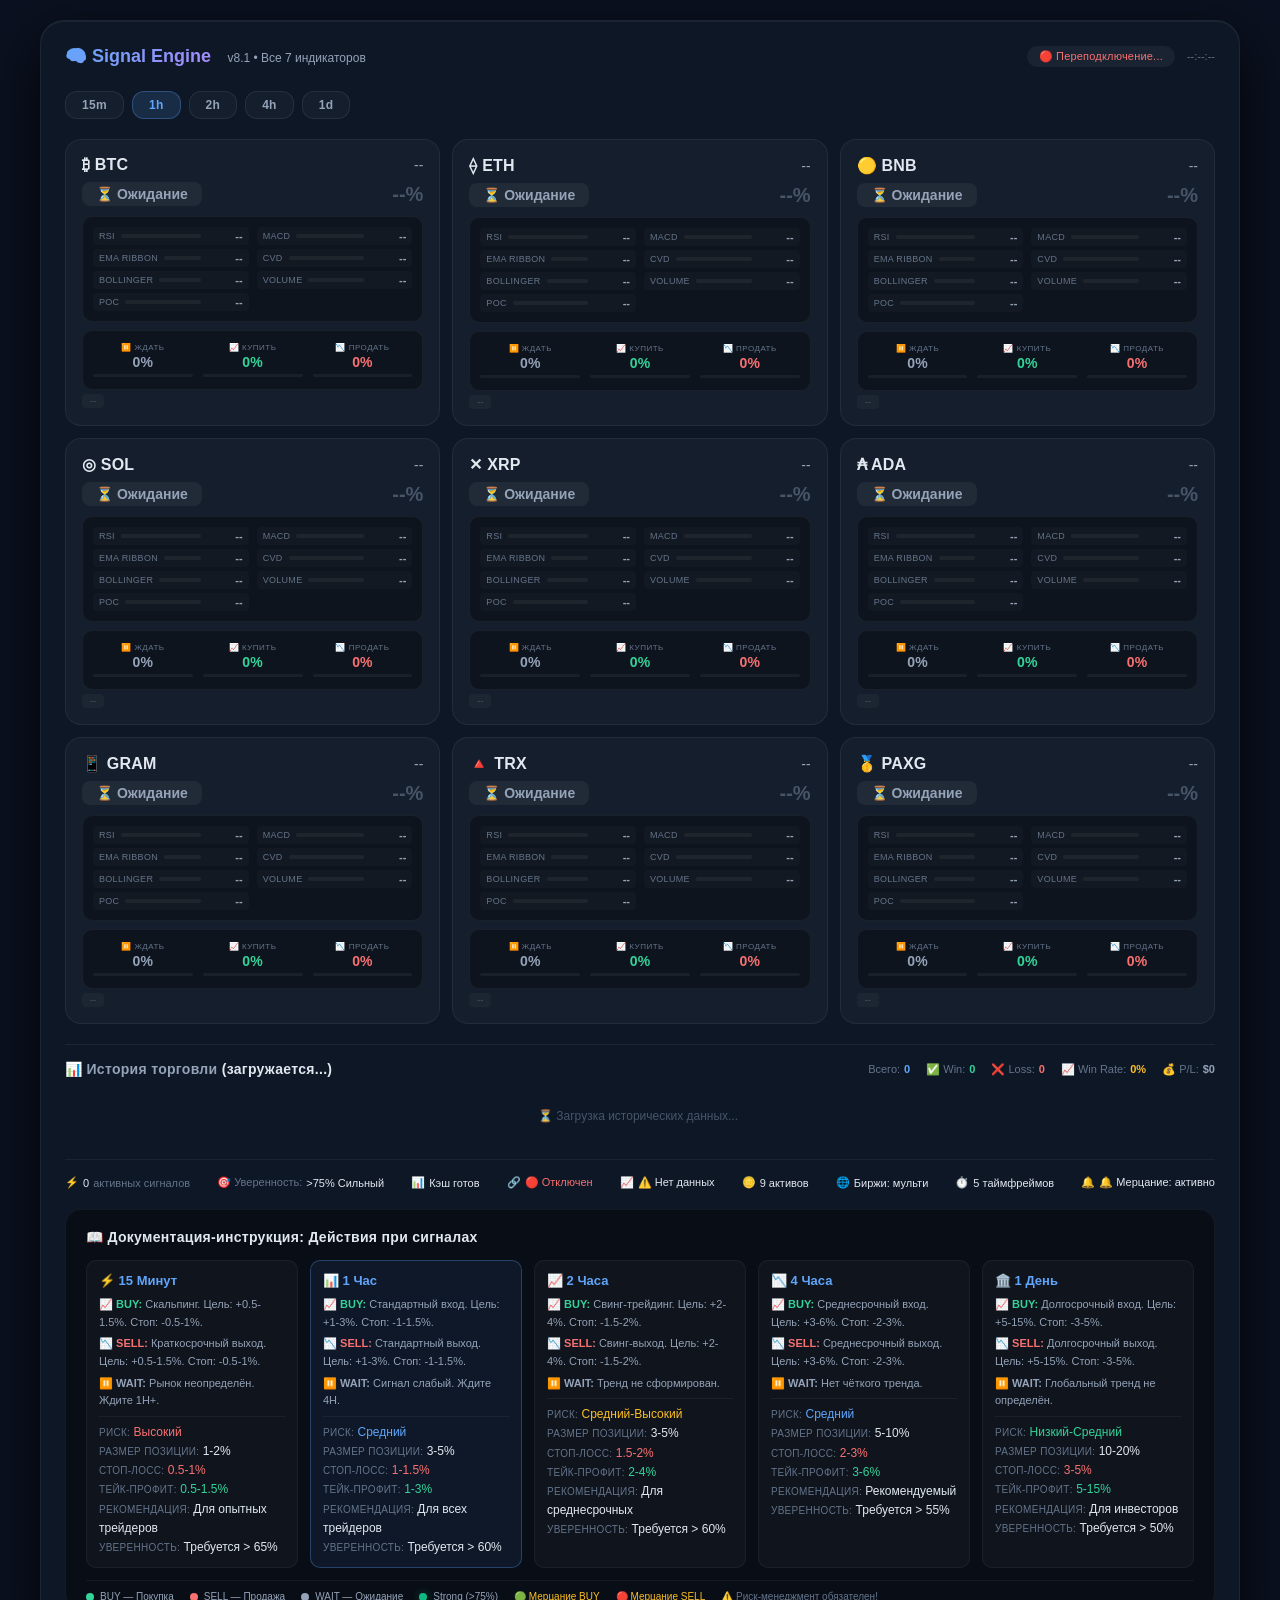
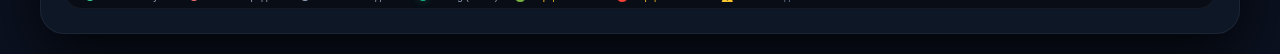
==== index.html @ 975ed45e "rename file" ====
<!DOCTYPE html>
<html lang="ru">
<head>
    <meta charset="UTF-8" />
    <meta name="viewport" content="width=device-width, initial-scale=1.0" />
    <title>Crypto Signal Widget</title>
    <link rel="stylesheet" href="style.css" />
</head>
<body>
    <div id="signal-widget"></div>
    <script src="app.js"></script>
</body>
</html>
---- style.css ----
/* ============================================================
   GLOBAL RESET & BASE STYLES
============================================================ */
* {
    margin: 0;
    padding: 0;
    box-sizing: border-box;
}

body {
    background: #0b1120;
    display: flex;
    justify-content: center;
    align-items: flex-start;
    min-height: 100vh;
    font-family: 'Inter', -apple-system, BlinkMacSystemFont, 'Segoe UI', Roboto, sans-serif;
    padding: 20px;
    margin: 0;
}

#signal-widget {
    width: 100%;
    max-width: 1200px;
    margin: 0 auto;
}

/* ============================================================
   WIDGET CORE STYLES
============================================================ */
.crypto-signal-widget {
    font-family: 'Inter', -apple-system, BlinkMacSystemFont, 'Segoe UI', Roboto, sans-serif;
    background: rgba(16, 24, 40, 0.92);
    backdrop-filter: blur(20px);
    -webkit-backdrop-filter: blur(20px);
    border-radius: 24px;
    padding: 24px;
    box-shadow: 0 20px 60px rgba(0, 0, 0, 0.8), inset 0 1px 0 rgba(255, 255, 255, 0.05);
    border: 1px solid rgba(255, 255, 255, 0.06);
    color: #e2e8f0;
    transition: all 0.3s ease;
}

.widget-header {
    display: flex;
    justify-content: space-between;
    align-items: center;
    margin-bottom: 24px;
    flex-wrap: wrap;
    gap: 12px;
}

.widget-title {
    font-size: 18px;
    font-weight: 700;
    background: linear-gradient(135deg, #60a5fa, #a78bfa);
    -webkit-background-clip: text;
    -webkit-text-fill-color: transparent;
    background-clip: text;
}

.widget-version {
    font-size: 12px;
    color: #94a3b8;
    margin-left: 12px;
    font-weight: 400;
    -webkit-text-fill-color: #94a3b8;
}

.widget-status-group {
    display: flex;
    align-items: center;
    gap: 12px;
    flex-wrap: wrap;
}

.ws-status {
    font-size: 11px;
    color: #94a3b8;
    background: rgba(255, 255, 255, 0.05);
    padding: 4px 12px;
    border-radius: 20px;
    font-weight: 500;
    letter-spacing: 0.2px;
}

.last-update {
    font-size: 11px;
    color: #64748b;
    font-weight: 400;
}

.tf-group {
    display: flex;
    gap: 8px;
    margin-bottom: 20px;
    flex-wrap: wrap;
}

.tf-btn {
    padding: 6px 16px;
    border-radius: 12px;
    border: 1px solid rgba(255, 255, 255, 0.08);
    background: rgba(255, 255, 255, 0.03);
    color: #94a3b8;
    font-size: 12px;
    font-weight: 600;
    cursor: pointer;
    transition: all 0.2s ease;
    letter-spacing: 0.3px;
    font-family: inherit;
    outline: none;
}

.tf-btn:hover {
    background: rgba(255, 255, 255, 0.08);
}

.tf-btn.active {
    background: rgba(96, 165, 250, 0.15);
    color: #60a5fa;
    border-color: rgba(96, 165, 250, 0.3);
}

/* ============================================================
   СИГНАЛЬНАЯ СЕТКА — КАРТОЧКИ
============================================================ */
.signal-grid {
    display: grid;
    grid-template-columns: repeat(auto-fit, minmax(280px, 1fr));
    gap: 12px;
    margin-bottom: 16px;
}

.signal-card {
    background: rgba(255, 255, 255, 0.03);
    border-radius: 16px;
    padding: 16px;
    border: 1px solid rgba(255, 255, 255, 0.06);
    transition: all 0.3s ease;
    cursor: default;
    position: relative;
    overflow: visible;
}

.signal-card:hover {
    background: rgba(255, 255, 255, 0.06);
    border-color: rgba(96, 165, 250, 0.2);
    transform: translateY(-2px);
    box-shadow: 0 8px 25px rgba(0, 0, 0, 0.3);
}

/* ============================================================
   МЕРЦАЮЩАЯ ОБВОДКА
============================================================ */
@keyframes glow-border-green-60 { 0% { border-color: rgba(52,211,153,0.2); } 50% { border-color: rgba(52,211,153,0.5); } 100% { border-color: rgba(52,211,153,0.2); } }
@keyframes glow-border-green-65 { 0% { border-color: rgba(52,211,153,0.3); } 50% { border-color: rgba(52,211,153,0.6); } 100% { border-color: rgba(52,211,153,0.3); } }
@keyframes glow-border-green-70 { 0% { border-color: rgba(52,211,153,0.4); } 50% { border-color: rgba(52,211,153,0.7); } 100% { border-color: rgba(52,211,153,0.4); } }
@keyframes glow-border-green-75 { 0% { border-color: rgba(52,211,153,0.5); } 50% { border-color: #34d399; } 100% { border-color: rgba(52,211,153,0.5); } }
@keyframes glow-border-green-80 { 0% { border-color: rgba(52,211,153,0.6); } 50% { border-color: #10b981; box-shadow:0 0 20px rgba(52,211,153,0.2); } 100% { border-color: rgba(52,211,153,0.6); } }

@keyframes glow-border-red-60 { 0% { border-color: rgba(248,113,113,0.2); } 50% { border-color: rgba(248,113,113,0.5); } 100% { border-color: rgba(248,113,113,0.2); } }
@keyframes glow-border-red-65 { 0% { border-color: rgba(248,113,113,0.3); } 50% { border-color: rgba(248,113,113,0.6); } 100% { border-color: rgba(248,113,113,0.3); } }
@keyframes glow-border-red-70 { 0% { border-color: rgba(248,113,113,0.4); } 50% { border-color: rgba(248,113,113,0.7); } 100% { border-color: rgba(248,113,113,0.4); } }
@keyframes glow-border-red-75 { 0% { border-color: rgba(248,113,113,0.5); } 50% { border-color: #f87171; } 100% { border-color: rgba(248,113,113,0.5); } }
@keyframes glow-border-red-80 { 0% { border-color: rgba(248,113,113,0.6); } 50% { border-color: #ef4444; box-shadow:0 0 20px rgba(248,113,113,0.2); } 100% { border-color: rgba(248,113,113,0.6); } }

.signal-card.buy-60 { animation: glow-border-green-60 2s ease-in-out infinite; }
.signal-card.buy-65 { animation: glow-border-green-65 1.5s ease-in-out infinite; }
.signal-card.buy-70 { animation: glow-border-green-70 1.2s ease-in-out infinite; }
.signal-card.buy-75 { animation: glow-border-green-75 0.9s ease-in-out infinite; }
.signal-card.buy-80 { animation: glow-border-green-80 0.6s ease-in-out infinite; }

.signal-card.sell-60 { animation: glow-border-red-60 2s ease-in-out infinite; }
.signal-card.sell-65 { animation: glow-border-red-65 1.5s ease-in-out infinite; }
.signal-card.sell-70 { animation: glow-border-red-70 1.2s ease-in-out infinite; }
.signal-card.sell-75 { animation: glow-border-red-75 0.9s ease-in-out infinite; }
.signal-card.sell-80 { animation: glow-border-red-80 0.6s ease-in-out infinite; }

.signal-card.neutral { animation: none !important; border-color: rgba(255,255,255,0.06) !important; box-shadow: none !important; }

/* ============================================================
   БЭЙДЖ УРОВНЯ СИГНАЛА
============================================================ */
.signal-strength-badge {
    position: absolute;
    top: 8px;
    right: 8px;
    font-size: 9px;
    font-weight: 700;
    padding: 2px 10px;
    border-radius: 20px;
    opacity: 0;
    transition: all 0.5s ease;
    letter-spacing: 0.5px;
    z-index: 5;
    text-transform: uppercase;
    pointer-events: none;
    border: 1px solid transparent;
}
.signal-strength-badge.visible { opacity: 1; }
.signal-strength-badge.buy { background: rgba(52,211,153,0.15); color: #34d399; border-color: rgba(52,211,153,0.3); }
.signal-strength-badge.buy-strong { background: rgba(52,211,153,0.25); color: #10b981; border-color: rgba(52,211,153,0.5); }
.signal-strength-badge.sell { background: rgba(248,113,113,0.15); color: #f87171; border-color: rgba(248,113,113,0.3); }
.signal-strength-badge.sell-strong { background: rgba(248,113,113,0.25); color: #ef4444; border-color: rgba(248,113,113,0.5); }

/* ============================================================
   ВСЕ 7 ИНДИКАТОРОВ
============================================================ */
.indicators-grid {
    display: grid;
    grid-template-columns: 1fr 1fr;
    gap: 4px 8px;
    margin: 10px 0 8px 0;
    padding: 10px;
    background: rgba(0, 0, 0, 0.3);
    border-radius: 10px;
    border: 1px solid rgba(255, 255, 255, 0.05);
    min-height: 70px;
}

.indicator-item {
    display: flex;
    justify-content: space-between;
    align-items: center;
    padding: 3px 6px;
    border-radius: 4px;
    font-size: 10px;
    font-weight: 500;
    transition: all 0.3s ease;
    background: rgba(255, 255, 255, 0.02);
}

.indicator-item .ind-label {
    color: #64748b;
    font-weight: 400;
    font-size: 9px;
    text-transform: uppercase;
    letter-spacing: 0.3px;
}

.indicator-item .ind-value {
    font-weight: 600;
    font-size: 11px;
    transition: color 0.3s ease;
    min-width: 36px;
    text-align: right;
}

.indicator-item .ind-value.bullish { color: #34d399; }
.indicator-item .ind-value.bearish { color: #f87171; }
.indicator-item .ind-value.neutral { color: #94a3b8; }
.indicator-item .ind-value.strong-bullish { color: #10b981; text-shadow: 0 0 10px rgba(52,211,153,0.3); }
.indicator-item .ind-value.strong-bearish { color: #ef4444; text-shadow: 0 0 10px rgba(248,113,113,0.3); }

.indicator-bar-wrap {
    flex: 1;
    margin: 0 6px;
    height: 4px;
    background: rgba(255, 255, 255, 0.05);
    border-radius: 4px;
    overflow: hidden;
    position: relative;
}
.indicator-bar-fill {
    height: 100%;
    border-radius: 4px;
    transition: width 0.8s cubic-bezier(0.4, 0, 0.2, 1);
    width: 50%;
}
.indicator-bar-fill.bullish { background: linear-gradient(90deg, #34d399, #6ee7b7); }
.indicator-bar-fill.bearish { background: linear-gradient(90deg, #f87171, #fca5a5); }
.indicator-bar-fill.neutral { background: linear-gradient(90deg, #64748b, #94a3b8); }

/* ============================================================
   ИНДИКАТОРЫ ДЕЙСТВИЙ (WAIT/BUY/SELL)
============================================================ */
.action-indicators {
    display: flex;
    gap: 6px;
    margin: 8px 0 4px 0;
    padding: 8px;
    background: rgba(0, 0, 0, 0.3);
    border-radius: 10px;
    border: 1px solid rgba(255, 255, 255, 0.05);
}

.action-indicator {
    flex: 1;
    text-align: center;
    padding: 4px 2px;
    border-radius: 6px;
    font-size: 10px;
    font-weight: 600;
    letter-spacing: 0.2px;
    transition: all 0.4s ease;
    position: relative;
}

.action-indicator .label {
    display: block;
    font-size: 8px;
    font-weight: 400;
    color: #64748b;
    text-transform: uppercase;
    margin-bottom: 2px;
    letter-spacing: 0.5px;
}

.action-indicator .value {
    display: block;
    font-size: 14px;
    font-weight: 700;
    transition: color 0.3s ease;
}

.action-indicator .bar-bg {
    width: 100%;
    height: 3px;
    background: rgba(255, 255, 255, 0.05);
    border-radius: 4px;
    margin-top: 4px;
    overflow: hidden;
    position: relative;
}

.action-indicator .bar-fill {
    height: 100%;
    border-radius: 4px;
    transition: width 0.8s cubic-bezier(0.4, 0, 0.2, 1);
    width: 0%;
}

.action-indicator.wait .bar-fill { background: linear-gradient(90deg, #64748b, #94a3b8); }
.action-indicator.buy .bar-fill { background: linear-gradient(90deg, #34d399, #6ee7b7); }
.action-indicator.sell .bar-fill { background: linear-gradient(90deg, #f87171, #fca5a5); }

.action-indicator.wait.active { background: rgba(148,163,184,0.1); }
.action-indicator.buy.active { background: rgba(52,211,153,0.1); }
.action-indicator.sell.active { background: rgba(248,113,113,0.1); }

.action-indicator.wait .value { color: #94a3b8; }
.action-indicator.buy .value { color: #34d399; }
.action-indicator.sell .value { color: #f87171; }

@keyframes pulse-glow { 0%,100% { opacity:1; } 50% { opacity:0.7; } }
.action-indicator.active .value { animation: pulse-glow 2s ease-in-out infinite; }

.card-footer {
    margin-top: 4px;
    display: flex;
    gap: 4px;
    flex-wrap: wrap;
}

.tf-signal {
    font-size: 9px;
    color: #475569;
    background: rgba(255, 255, 255, 0.03);
    padding: 2px 8px;
    border-radius: 4px;
    font-weight: 500;
    transition: color 0.3s ease;
}

.card-header {
    display: flex;
    justify-content: space-between;
    align-items: center;
    margin-bottom: 8px;
}

.asset-name {
    font-weight: 700;
    font-size: 16px;
    letter-spacing: 0.2px;
}

.asset-price {
    font-size: 14px;
    color: #94a3b8;
    font-weight: 500;
}

.card-body {
    display: flex;
    justify-content: space-between;
    align-items: center;
    margin-bottom: 10px;
}

.signal-direction {
    font-size: 14px;
    font-weight: 600;
    padding: 4px 14px;
    border-radius: 8px;
    background: rgba(255, 255, 255, 0.05);
    color: #94a3b8;
    transition: all 0.3s ease;
}

.signal-confidence {
    font-size: 20px;
    font-weight: 700;
    color: #475569;
    transition: color 0.3s ease;
}

/* ============================================================
   ИСТОРИЯ ТОРГОВЛИ
============================================================ */
.trade-history-section {
    margin-top: 20px;
    padding-top: 16px;
    border-top: 1px solid rgba(255, 255, 255, 0.06);
}

.trade-history-header {
    display: flex;
    justify-content: space-between;
    align-items: center;
    margin-bottom: 12px;
    flex-wrap: wrap;
    gap: 8px;
}

.trade-history-title {
    font-size: 14px;
    font-weight: 600;
    color: #94a3b8;
    letter-spacing: 0.3px;
}

.trade-history-title span { color: #e2e8f0; }

.trade-history-stats {
    display: flex;
    gap: 16px;
    font-size: 11px;
    color: #64748b;
    flex-wrap: wrap;
}

.trade-history-stats .stat-item {
    display: flex;
    align-items: center;
    gap: 4px;
}
.trade-history-stats .stat-value { font-weight: 600; color: #e2e8f0; }
.stat-value.win { color: #34d399; }
.stat-value.loss { color: #f87171; }
.stat-value.total { color: #60a5fa; }

.trade-history-grid {
    display: grid;
    grid-template-columns: repeat(auto-fit, minmax(280px, 1fr));
    gap: 10px;
    max-height: 300px;
    overflow-y: auto;
    padding-right: 4px;
}

.trade-history-grid::-webkit-scrollbar { width: 4px; }
.trade-history-grid::-webkit-scrollbar-track { background: rgba(255,255,255,0.02); border-radius: 10px; }
.trade-history-grid::-webkit-scrollbar-thumb { background: rgba(255,255,255,0.1); border-radius: 10px; }

.trade-card {
    background: rgba(255, 255, 255, 0.03);
    border-radius: 10px;
    padding: 10px 12px;
    border: 1px solid rgba(255, 255, 255, 0.04);
    transition: all 0.2s ease;
    display: flex;
    justify-content: space-between;
    align-items: center;
}

.trade-card:hover {
    background: rgba(255, 255, 255, 0.06);
    border-color: rgba(255, 255, 255, 0.08);
}

.trade-card .trade-info { display: flex; flex-direction: column; gap: 2px; }
.trade-card .trade-asset { font-weight: 600; font-size: 12px; color: #e2e8f0; }
.trade-card .trade-detail { font-size: 10px; color: #64748b; }
.trade-card .trade-result { text-align: right; }
.trade-card .trade-profit { font-weight: 700; font-size: 13px; }
.trade-card .trade-profit.positive { color: #34d399; }
.trade-card .trade-profit.negative { color: #f87171; }
.trade-card .trade-profit.neutral { color: #94a3b8; }
.trade-card .trade-time { font-size: 9px; color: #475569; }

.trade-direction-badge {
    font-size: 9px;
    padding: 2px 8px;
    border-radius: 4px;
    font-weight: 600;
}
.trade-direction-badge.buy-badge { background: rgba(52,211,153,0.15); color: #34d399; }
.trade-direction-badge.sell-badge { background: rgba(248,113,113,0.15); color: #f87171; }

/* ============================================================
   ФУТЕР
============================================================ */
.widget-footer {
    display: flex;
    justify-content: space-between;
    font-size: 11px;
    color: #64748b;
    border-top: 1px solid rgba(255, 255, 255, 0.05);
    padding-top: 16px;
    margin-top: 16px;
    flex-wrap: wrap;
    gap: 8px;
}
.footer-stat { display: flex; align-items: center; gap: 4px; }
.footer-stat span { color: #e2e8f0; font-weight: 500; }

/* ============================================================
   ДОКУМЕНТАЦИЯ
============================================================ */
.documentation-section {
    margin-top: 20px;
    padding: 16px 20px;
    background: rgba(0, 0, 0, 0.4);
    border-radius: 16px;
    border: 1px solid rgba(255, 255, 255, 0.05);
    font-size: 12px;
    line-height: 1.6;
    color: #94a3b8;
    max-height: 400px;
    overflow-y: auto;
}

.documentation-section::-webkit-scrollbar { width: 4px; }
.documentation-section::-webkit-scrollbar-track { background: rgba(255,255,255,0.02); border-radius: 10px; }
.documentation-section::-webkit-scrollbar-thumb { background: rgba(255,255,255,0.1); border-radius: 10px; }

.documentation-section h3 {
    color: #e2e8f0;
    font-size: 14px;
    margin-bottom: 12px;
    font-weight: 600;
    letter-spacing: 0.3px;
}

.documentation-section .doc-grid {
    display: grid;
    grid-template-columns: repeat(auto-fit, minmax(200px, 1fr));
    gap: 12px;
    margin-bottom: 12px;
}

.documentation-section .doc-card {
    background: rgba(255, 255, 255, 0.03);
    border-radius: 10px;
    padding: 10px 12px;
    border: 1px solid rgba(255, 255, 255, 0.05);
}

.documentation-section .doc-card .tf-name {
    font-weight: 600;
    color: #60a5fa;
    font-size: 13px;
}

.documentation-section .doc-card .action-buy { color: #34d399; font-weight: 600; }
.documentation-section .doc-card .action-sell { color: #f87171; font-weight: 600; }
.documentation-section .doc-card .action-wait { color: #94a3b8; font-weight: 600; }

.documentation-section .doc-card .risk-label {
    color: #64748b;
    font-size: 10px;
    text-transform: uppercase;
    letter-spacing: 0.3px;
}
.documentation-section .doc-card .risk-value { color: #e2e8f0; font-weight: 500; }

.doc-legend {
    display: flex;
    gap: 16px;
    flex-wrap: wrap;
    padding: 8px 0;
    border-top: 1px solid rgba(255, 255, 255, 0.05);
    margin-top: 8px;
}

.doc-legend .legend-item {
    display: flex;
    align-items: center;
    gap: 6px;
    font-size: 10px;
    color: #94a3b8;
}

.doc-legend .legend-dot {
    width: 8px;
    height: 8px;
    border-radius: 50%;
    display: inline-block;
}

.doc-legend .legend-dot.buy-dot { background: #34d399; }
.doc-legend .legend-dot.sell-dot { background: #f87171; }
.doc-legend .legend-dot.wait-dot { background: #94a3b8; }
.doc-legend .legend-dot.strong-dot { background: #10b981; box-shadow: 0 0 10px rgba(52,211,153,0.3); }

/* ============================================================
   RESPONSIVE
============================================================ */
@media (max-width: 640px) {
    .crypto-signal-widget { padding: 16px; }
    .signal-grid { grid-template-columns: 1fr; gap: 8px; }
    .signal-card { padding: 12px; }
    .widget-title { font-size: 16px; }
    .widget-version { display: none; }
    .widget-header { flex-direction: column; align-items: flex-start; }
    .widget-status-group { width: 100%; justify-content: space-between; }
    .action-indicators { flex-direction: row; gap: 4px; padding: 6px; }
    .action-indicator .value { font-size: 12px; }
    .action-indicator .label { font-size: 7px; }
    .indicators-grid { grid-template-columns: 1fr 1fr; gap: 3px 6px; padding: 8px; }
    .indicator-item { font-size: 9px; padding: 2px 4px; }
    .indicator-item .ind-value { font-size: 10px; min-width: 30px; }
    .trade-history-grid { grid-template-columns: 1fr; max-height: 200px; }
    .trade-history-stats { font-size: 10px; gap: 8px; }
    .signal-strength-badge { font-size: 7px; padding: 1px 6px; top: 4px; right: 4px; }
}

@media (max-width: 400px) {
    .indicators-grid { grid-template-columns: 1fr 1fr; }
}

::-webkit-scrollbar { width: 4px; height: 4px; }
::-webkit-scrollbar-track { background: rgba(255,255,255,0.02); border-radius: 10px; }
::-webkit-scrollbar-thumb { background: rgba(255,255,255,0.1); border-radius: 10px; }
::-webkit-scrollbar-thumb:hover { background: rgba(255,255,255,0.2); }
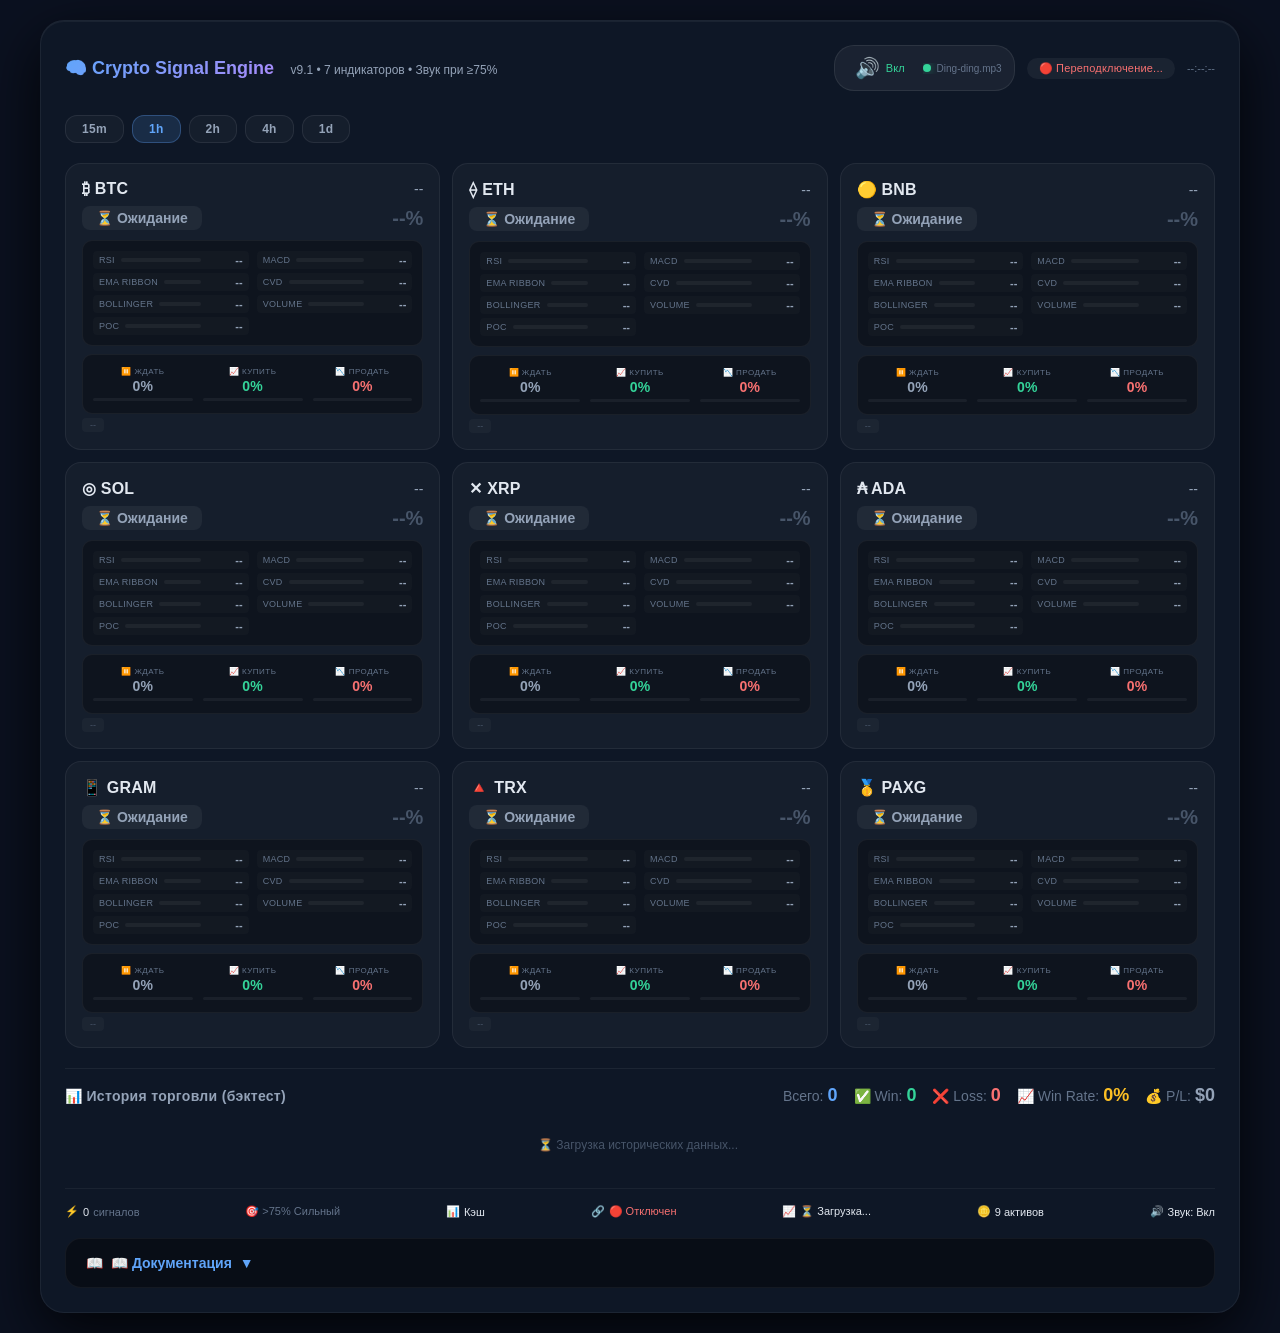
==== commit 6d18a73e: "changed some file, fixed bugs" ====
--- a/index.html
+++ b/index.html
@@ -1,13 +1,14 @@
 <!DOCTYPE html>
 <html lang="ru">
-<head>
+  <head>
     <meta charset="UTF-8" />
     <meta name="viewport" content="width=device-width, initial-scale=1.0" />
     <title>Crypto Signal Widget</title>
-    <link rel="stylesheet" href="style.css" />
-</head>
-<body>
+    <link rel="stylesheet" href="css/style.css" />
+    <link rel="icon" href="img/favicon.png" />
+  </head>
+  <body>
     <div id="signal-widget"></div>
-    <script src="app.js"></script>
-</body>
-</html>+    <script type="module" src="js/app.js"></script>
+  </body>
+</html>
--- a/css/style.css
+++ b/css/style.css
@@ -0,0 +1,1147 @@
+/* ============================================================
+   GLOBAL RESET & BASE STYLES
+============================================================ */
+* {
+  margin: 0;
+  padding: 0;
+  box-sizing: border-box;
+}
+
+body {
+  background: #0b1120;
+  display: flex;
+  justify-content: center;
+  align-items: flex-start;
+  min-height: 100vh;
+  font-family: "Inter", -apple-system, BlinkMacSystemFont, "Segoe UI", Roboto,
+    sans-serif;
+  padding: 20px;
+  margin: 0;
+}
+
+#signal-widget {
+  width: 100%;
+  max-width: 1200px;
+  margin: 0 auto;
+}
+
+/* ============================================================
+   WIDGET CORE STYLES
+============================================================ */
+.crypto-signal-widget {
+  font-family: "Inter", -apple-system, BlinkMacSystemFont, "Segoe UI", Roboto,
+    sans-serif;
+  background: rgba(16, 24, 40, 0.92);
+  backdrop-filter: blur(20px);
+  -webkit-backdrop-filter: blur(20px);
+  border-radius: 24px;
+  padding: 24px;
+  box-shadow: 0 20px 60px rgba(0, 0, 0, 0.8),
+    inset 0 1px 0 rgba(255, 255, 255, 0.05);
+  border: 1px solid rgba(255, 255, 255, 0.06);
+  color: #e2e8f0;
+  transition: all 0.3s ease;
+}
+
+.widget-header {
+  display: flex;
+  justify-content: space-between;
+  align-items: center;
+  margin-bottom: 24px;
+  flex-wrap: wrap;
+  gap: 12px;
+}
+
+.widget-title {
+  font-size: 18px;
+  font-weight: 700;
+  background: linear-gradient(135deg, #60a5fa, #a78bfa);
+  -webkit-background-clip: text;
+  -webkit-text-fill-color: transparent;
+  background-clip: text;
+}
+
+.widget-version {
+  font-size: 12px;
+  color: #94a3b8;
+  margin-left: 12px;
+  font-weight: 400;
+  -webkit-text-fill-color: #94a3b8;
+}
+
+.widget-status-group {
+  display: flex;
+  align-items: center;
+  gap: 12px;
+  flex-wrap: wrap;
+}
+
+.ws-status {
+  font-size: 11px;
+  color: #94a3b8;
+  background: rgba(255, 255, 255, 0.05);
+  padding: 4px 12px;
+  border-radius: 20px;
+  font-weight: 500;
+  letter-spacing: 0.2px;
+}
+
+.last-update {
+  font-size: 11px;
+  color: #64748b;
+  font-weight: 400;
+}
+
+/* ============================================================
+   ЗВУКОВЫЕ ЭЛЕМЕНТЫ УПРАВЛЕНИЯ
+============================================================ */
+.sound-controls {
+  display: flex;
+  align-items: center;
+  gap: 10px;
+  background: rgba(255, 255, 255, 0.05);
+  padding: 6px 12px;
+  border-radius: 20px;
+  border: 1px solid rgba(255, 255, 255, 0.08);
+}
+
+.sound-toggle {
+  background: none;
+  border: none;
+  color: #94a3b8;
+  font-size: 20px;
+  cursor: pointer;
+  padding: 4px 8px;
+  border-radius: 8px;
+  transition: all 0.3s ease;
+  font-family: inherit;
+  display: flex;
+  align-items: center;
+  gap: 6px;
+}
+
+.sound-toggle:hover {
+  background: rgba(255, 255, 255, 0.08);
+  transform: scale(1.05);
+}
+
+.sound-toggle.active {
+  color: #34d399;
+}
+
+.sound-toggle.muted {
+  color: #f87171;
+}
+
+.sound-toggle .sound-label {
+  font-size: 11px;
+  font-weight: 500;
+}
+
+.sound-status {
+  font-size: 10px;
+  color: #64748b;
+  max-width: 120px;
+  white-space: nowrap;
+  overflow: hidden;
+  text-overflow: ellipsis;
+  display: flex;
+  align-items: center;
+  gap: 6px;
+}
+
+.sound-indicator {
+  display: inline-block;
+  width: 8px;
+  height: 8px;
+  border-radius: 50%;
+}
+
+.sound-indicator.on {
+  background: #34d399;
+  box-shadow: 0 0 10px rgba(52, 211, 153, 0.5);
+  animation: pulse-sound 2s ease-in-out infinite;
+}
+
+.sound-indicator.off {
+  background: #f87171;
+}
+
+@keyframes pulse-sound {
+  0%,
+  100% {
+    opacity: 1;
+  }
+  50% {
+    opacity: 0.3;
+  }
+}
+
+/* ============================================================
+   ТАЙМФРЕЙМЫ
+============================================================ */
+.tf-group {
+  display: flex;
+  gap: 8px;
+  margin-bottom: 20px;
+  flex-wrap: wrap;
+}
+
+.tf-btn {
+  padding: 6px 16px;
+  border-radius: 12px;
+  border: 1px solid rgba(255, 255, 255, 0.08);
+  background: rgba(255, 255, 255, 0.03);
+  color: #94a3b8;
+  font-size: 12px;
+  font-weight: 600;
+  cursor: pointer;
+  transition: all 0.2s ease;
+  letter-spacing: 0.3px;
+  font-family: inherit;
+  outline: none;
+}
+
+.tf-btn:hover {
+  background: rgba(255, 255, 255, 0.08);
+}
+
+.tf-btn.active {
+  background: rgba(96, 165, 250, 0.15);
+  color: #60a5fa;
+  border-color: rgba(96, 165, 250, 0.3);
+}
+
+/* ============================================================
+   СИГНАЛЬНАЯ СЕТКА — КАРТОЧКИ
+============================================================ */
+.signal-grid {
+  display: grid;
+  grid-template-columns: repeat(auto-fit, minmax(280px, 1fr));
+  gap: 12px;
+  margin-bottom: 16px;
+}
+
+.signal-card {
+  background: rgba(255, 255, 255, 0.03);
+  border-radius: 16px;
+  padding: 16px;
+  border: 1px solid rgba(255, 255, 255, 0.06);
+  transition: all 0.3s ease;
+  cursor: default;
+  position: relative;
+  overflow: visible;
+}
+
+.signal-card:hover {
+  background: rgba(255, 255, 255, 0.06);
+  border-color: rgba(96, 165, 250, 0.2);
+  transform: translateY(-2px);
+  box-shadow: 0 8px 25px rgba(0, 0, 0, 0.3);
+}
+
+/* ============================================================
+   МЕРЦАЮЩАЯ ОБВОДКА — ТОЛЩЕ И ЯРЧЕ
+============================================================ */
+@keyframes glow-border-green-60 {
+  0% {
+    border-color: rgba(52, 211, 153, 0.2);
+    border-width: 4px;
+  }
+  50% {
+    border-color: rgba(52, 211, 153, 0.6);
+    border-width: 4px;
+    box-shadow: 0 0 18px rgba(52, 211, 153, 0.2);
+  }
+  100% {
+    border-color: rgba(52, 211, 153, 0.2);
+    border-width: 4px;
+  }
+}
+@keyframes glow-border-green-65 {
+  0% {
+    border-color: rgba(52, 211, 153, 0.3);
+    border-width: 4px;
+  }
+  50% {
+    border-color: rgba(52, 211, 153, 0.7);
+    border-width: 4px;
+    box-shadow: 0 0 22px rgba(52, 211, 153, 0.25);
+  }
+  100% {
+    border-color: rgba(52, 211, 153, 0.3);
+    border-width: 4px;
+  }
+}
+@keyframes glow-border-green-70 {
+  0% {
+    border-color: rgba(52, 211, 153, 0.4);
+    border-width: 4px;
+  }
+  50% {
+    border-color: rgba(52, 211, 153, 0.8);
+    border-width: 4px;
+    box-shadow: 0 0 26px rgba(52, 211, 153, 0.3);
+  }
+  100% {
+    border-color: rgba(52, 211, 153, 0.4);
+    border-width: 4px;
+  }
+}
+@keyframes glow-border-green-75 {
+  0% {
+    border-color: rgba(52, 211, 153, 0.5);
+    border-width: 5px;
+  }
+  50% {
+    border-color: #34d399;
+    border-width: 5px;
+    box-shadow: 0 0 30px rgba(52, 211, 153, 0.35);
+  }
+  100% {
+    border-color: rgba(52, 211, 153, 0.5);
+    border-width: 5px;
+  }
+}
+@keyframes glow-border-green-80 {
+  0% {
+    border-color: rgba(52, 211, 153, 0.6);
+    border-width: 5px;
+  }
+  50% {
+    border-color: #10b981;
+    border-width: 5px;
+    box-shadow: 0 0 40px rgba(52, 211, 153, 0.5);
+  }
+  100% {
+    border-color: rgba(52, 211, 153, 0.6);
+    border-width: 5px;
+  }
+}
+
+@keyframes glow-border-red-60 {
+  0% {
+    border-color: rgba(248, 113, 113, 0.2);
+    border-width: 4px;
+  }
+  50% {
+    border-color: rgba(248, 113, 113, 0.6);
+    border-width: 4px;
+    box-shadow: 0 0 18px rgba(248, 113, 113, 0.2);
+  }
+  100% {
+    border-color: rgba(248, 113, 113, 0.2);
+    border-width: 4px;
+  }
+}
+@keyframes glow-border-red-65 {
+  0% {
+    border-color: rgba(248, 113, 113, 0.3);
+    border-width: 4px;
+  }
+  50% {
+    border-color: rgba(248, 113, 113, 0.7);
+    border-width: 4px;
+    box-shadow: 0 0 22px rgba(248, 113, 113, 0.25);
+  }
+  100% {
+    border-color: rgba(248, 113, 113, 0.3);
+    border-width: 4px;
+  }
+}
+@keyframes glow-border-red-70 {
+  0% {
+    border-color: rgba(248, 113, 113, 0.4);
+    border-width: 4px;
+  }
+  50% {
+    border-color: rgba(248, 113, 113, 0.8);
+    border-width: 4px;
+    box-shadow: 0 0 26px rgba(248, 113, 113, 0.3);
+  }
+  100% {
+    border-color: rgba(248, 113, 113, 0.4);
+    border-width: 4px;
+  }
+}
+@keyframes glow-border-red-75 {
+  0% {
+    border-color: rgba(248, 113, 113, 0.5);
+    border-width: 5px;
+  }
+  50% {
+    border-color: #f87171;
+    border-width: 5px;
+    box-shadow: 0 0 30px rgba(248, 113, 113, 0.35);
+  }
+  100% {
+    border-color: rgba(248, 113, 113, 0.5);
+    border-width: 5px;
+  }
+}
+@keyframes glow-border-red-80 {
+  0% {
+    border-color: rgba(248, 113, 113, 0.6);
+    border-width: 5px;
+  }
+  50% {
+    border-color: #ef4444;
+    border-width: 5px;
+    box-shadow: 0 0 40px rgba(248, 113, 113, 0.5);
+  }
+  100% {
+    border-color: rgba(248, 113, 113, 0.6);
+    border-width: 5px;
+  }
+}
+
+.signal-card.buy-60 {
+  animation: glow-border-green-60 2s ease-in-out infinite;
+  border-style: solid;
+}
+.signal-card.buy-65 {
+  animation: glow-border-green-65 1.5s ease-in-out infinite;
+  border-style: solid;
+}
+.signal-card.buy-70 {
+  animation: glow-border-green-70 1.2s ease-in-out infinite;
+  border-style: solid;
+}
+.signal-card.buy-75 {
+  animation: glow-border-green-75 0.9s ease-in-out infinite;
+  border-style: solid;
+}
+.signal-card.buy-80 {
+  animation: glow-border-green-80 0.6s ease-in-out infinite;
+  border-style: solid;
+}
+
+.signal-card.sell-60 {
+  animation: glow-border-red-60 2s ease-in-out infinite;
+  border-style: solid;
+}
+.signal-card.sell-65 {
+  animation: glow-border-red-65 1.5s ease-in-out infinite;
+  border-style: solid;
+}
+.signal-card.sell-70 {
+  animation: glow-border-red-70 1.2s ease-in-out infinite;
+  border-style: solid;
+}
+.signal-card.sell-75 {
+  animation: glow-border-red-75 0.9s ease-in-out infinite;
+  border-style: solid;
+}
+.signal-card.sell-80 {
+  animation: glow-border-red-80 0.6s ease-in-out infinite;
+  border-style: solid;
+}
+
+.signal-card.neutral {
+  animation: none !important;
+  border-color: rgba(255, 255, 255, 0.06) !important;
+  border-width: 1px !important;
+  box-shadow: none !important;
+}
+
+/* ============================================================
+   БЭЙДЖ УРОВНЯ СИГНАЛА
+============================================================ */
+.signal-strength-badge {
+  position: absolute;
+  top: 8px;
+  right: 8px;
+  font-size: 9px;
+  font-weight: 700;
+  padding: 2px 10px;
+  border-radius: 20px;
+  opacity: 0;
+  transition: all 0.5s ease;
+  letter-spacing: 0.5px;
+  z-index: 5;
+  text-transform: uppercase;
+  pointer-events: none;
+  border: 1px solid transparent;
+}
+.signal-strength-badge.visible {
+  opacity: 1;
+}
+.signal-strength-badge.buy {
+  background: rgba(52, 211, 153, 0.15);
+  color: #34d399;
+  border-color: rgba(52, 211, 153, 0.3);
+}
+.signal-strength-badge.buy-strong {
+  background: rgba(52, 211, 153, 0.25);
+  color: #10b981;
+  border-color: rgba(52, 211, 153, 0.5);
+}
+.signal-strength-badge.sell {
+  background: rgba(248, 113, 113, 0.15);
+  color: #f87171;
+  border-color: rgba(248, 113, 113, 0.3);
+}
+.signal-strength-badge.sell-strong {
+  background: rgba(248, 113, 113, 0.25);
+  color: #ef4444;
+  border-color: rgba(248, 113, 113, 0.5);
+}
+
+/* ============================================================
+   ВСЕ 7 ИНДИКАТОРОВ
+============================================================ */
+.indicators-grid {
+  display: grid;
+  grid-template-columns: 1fr 1fr;
+  gap: 4px 8px;
+  margin: 10px 0 8px 0;
+  padding: 10px;
+  background: rgba(0, 0, 0, 0.3);
+  border-radius: 10px;
+  border: 1px solid rgba(255, 255, 255, 0.05);
+  min-height: 70px;
+}
+
+.indicator-item {
+  display: flex;
+  justify-content: space-between;
+  align-items: center;
+  padding: 3px 6px;
+  border-radius: 4px;
+  font-size: 10px;
+  font-weight: 500;
+  transition: all 0.3s ease;
+  background: rgba(255, 255, 255, 0.02);
+}
+
+.indicator-item .ind-label {
+  color: #64748b;
+  font-weight: 400;
+  font-size: 9px;
+  text-transform: uppercase;
+  letter-spacing: 0.3px;
+}
+
+.indicator-item .ind-value {
+  font-weight: 600;
+  font-size: 11px;
+  transition: color 0.3s ease;
+  min-width: 36px;
+  text-align: right;
+}
+
+.indicator-item .ind-value.bullish {
+  color: #34d399;
+}
+.indicator-item .ind-value.bearish {
+  color: #f87171;
+}
+.indicator-item .ind-value.neutral {
+  color: #94a3b8;
+}
+.indicator-item .ind-value.strong-bullish {
+  color: #10b981;
+  text-shadow: 0 0 10px rgba(52, 211, 153, 0.3);
+}
+.indicator-item .ind-value.strong-bearish {
+  color: #ef4444;
+  text-shadow: 0 0 10px rgba(248, 113, 113, 0.3);
+}
+
+.indicator-bar-wrap {
+  flex: 1;
+  margin: 0 6px;
+  height: 4px;
+  background: rgba(255, 255, 255, 0.05);
+  border-radius: 4px;
+  overflow: hidden;
+  position: relative;
+}
+.indicator-bar-fill {
+  height: 100%;
+  border-radius: 4px;
+  transition: width 0.8s cubic-bezier(0.4, 0, 0.2, 1);
+  width: 50%;
+}
+.indicator-bar-fill.bullish {
+  background: linear-gradient(90deg, #34d399, #6ee7b7);
+}
+.indicator-bar-fill.bearish {
+  background: linear-gradient(90deg, #f87171, #fca5a5);
+}
+.indicator-bar-fill.neutral {
+  background: linear-gradient(90deg, #64748b, #94a3b8);
+}
+
+/* ============================================================
+   ИНДИКАТОРЫ ДЕЙСТВИЙ (WAIT/BUY/SELL)
+============================================================ */
+.action-indicators {
+  display: flex;
+  gap: 6px;
+  margin: 8px 0 4px 0;
+  padding: 8px;
+  background: rgba(0, 0, 0, 0.3);
+  border-radius: 10px;
+  border: 1px solid rgba(255, 255, 255, 0.05);
+}
+
+.action-indicator {
+  flex: 1;
+  text-align: center;
+  padding: 4px 2px;
+  border-radius: 6px;
+  font-size: 10px;
+  font-weight: 600;
+  letter-spacing: 0.2px;
+  transition: all 0.4s ease;
+  position: relative;
+}
+
+.action-indicator .label {
+  display: block;
+  font-size: 8px;
+  font-weight: 400;
+  color: #64748b;
+  text-transform: uppercase;
+  margin-bottom: 2px;
+  letter-spacing: 0.5px;
+}
+
+.action-indicator .value {
+  display: block;
+  font-size: 14px;
+  font-weight: 700;
+  transition: color 0.3s ease;
+}
+
+.action-indicator .bar-bg {
+  width: 100%;
+  height: 3px;
+  background: rgba(255, 255, 255, 0.05);
+  border-radius: 4px;
+  margin-top: 4px;
+  overflow: hidden;
+  position: relative;
+}
+
+.action-indicator .bar-fill {
+  height: 100%;
+  border-radius: 4px;
+  transition: width 0.8s cubic-bezier(0.4, 0, 0.2, 1);
+  width: 0%;
+}
+
+.action-indicator.wait .bar-fill {
+  background: linear-gradient(90deg, #64748b, #94a3b8);
+}
+.action-indicator.buy .bar-fill {
+  background: linear-gradient(90deg, #34d399, #6ee7b7);
+}
+.action-indicator.sell .bar-fill {
+  background: linear-gradient(90deg, #f87171, #fca5a5);
+}
+
+.action-indicator.wait.active {
+  background: rgba(148, 163, 184, 0.1);
+}
+.action-indicator.buy.active {
+  background: rgba(52, 211, 153, 0.1);
+}
+.action-indicator.sell.active {
+  background: rgba(248, 113, 113, 0.1);
+}
+
+.action-indicator.wait .value {
+  color: #94a3b8;
+}
+.action-indicator.buy .value {
+  color: #34d399;
+}
+.action-indicator.sell .value {
+  color: #f87171;
+}
+
+@keyframes pulse-glow {
+  0%,
+  100% {
+    opacity: 1;
+  }
+  50% {
+    opacity: 0.7;
+  }
+}
+.action-indicator.active .value {
+  animation: pulse-glow 2s ease-in-out infinite;
+}
+
+.card-footer {
+  margin-top: 4px;
+  display: flex;
+  gap: 4px;
+  flex-wrap: wrap;
+}
+
+.tf-signal {
+  font-size: 9px;
+  color: #475569;
+  background: rgba(255, 255, 255, 0.03);
+  padding: 2px 8px;
+  border-radius: 4px;
+  font-weight: 500;
+  transition: color 0.3s ease;
+}
+
+.card-header {
+  display: flex;
+  justify-content: space-between;
+  align-items: center;
+  margin-bottom: 8px;
+}
+
+.asset-name {
+  font-weight: 700;
+  font-size: 16px;
+  letter-spacing: 0.2px;
+}
+
+.asset-price {
+  font-size: 14px;
+  color: #94a3b8;
+  font-weight: 500;
+}
+
+.card-body {
+  display: flex;
+  justify-content: space-between;
+  align-items: center;
+  margin-bottom: 10px;
+}
+
+.signal-direction {
+  font-size: 14px;
+  font-weight: 600;
+  padding: 4px 14px;
+  border-radius: 8px;
+  background: rgba(255, 255, 255, 0.05);
+  color: #94a3b8;
+  transition: all 0.3s ease;
+}
+
+.signal-confidence {
+  font-size: 20px;
+  font-weight: 700;
+  color: #475569;
+  transition: color 0.3s ease;
+}
+
+/* ============================================================
+   ИСТОРИЯ ТОРГОВЛИ
+============================================================ */
+.trade-history-section {
+  margin-top: 20px;
+  padding-top: 16px;
+  border-top: 1px solid rgba(255, 255, 255, 0.06);
+}
+
+.trade-history-header {
+  display: flex;
+  justify-content: space-between;
+  align-items: center;
+  margin-bottom: 12px;
+  flex-wrap: wrap;
+  gap: 8px;
+}
+
+.trade-history-title {
+  font-size: 14px;
+  font-weight: 600;
+  color: #94a3b8;
+  letter-spacing: 0.3px;
+}
+
+.trade-history-title span {
+  color: #e2e8f0;
+}
+
+.trade-history-stats {
+  display: flex;
+  gap: 16px;
+  font-size: 14px;
+  color: #64748b;
+  flex-wrap: wrap;
+}
+
+.trade-history-stats .stat-item {
+  display: flex;
+  align-items: center;
+  gap: 4px;
+}
+.trade-history-stats .stat-value {
+  font-weight: 600;
+  color: #e2e8f0;
+  font-size: 18px;
+}
+.stat-value.win {
+  color: #34d399;
+}
+.stat-value.loss {
+  color: #f87171;
+}
+.stat-value.total {
+  color: #60a5fa;
+}
+
+.trade-history-grid {
+  display: grid;
+  grid-template-columns: repeat(auto-fit, minmax(280px, 1fr));
+  gap: 10px;
+  max-height: 300px;
+  overflow-y: auto;
+  padding-right: 4px;
+}
+
+.trade-history-grid::-webkit-scrollbar {
+  width: 4px;
+}
+.trade-history-grid::-webkit-scrollbar-track {
+  background: rgba(255, 255, 255, 0.02);
+  border-radius: 10px;
+}
+.trade-history-grid::-webkit-scrollbar-thumb {
+  background: rgba(255, 255, 255, 0.1);
+  border-radius: 10px;
+}
+
+.trade-card {
+  background: rgba(255, 255, 255, 0.03);
+  border-radius: 10px;
+  padding: 10px 12px;
+  border: 1px solid rgba(255, 255, 255, 0.04);
+  transition: all 0.2s ease;
+  display: flex;
+  justify-content: space-between;
+  align-items: center;
+}
+
+.trade-card:hover {
+  background: rgba(255, 255, 255, 0.06);
+  border-color: rgba(255, 255, 255, 0.08);
+}
+
+.trade-card .trade-info {
+  display: flex;
+  flex-direction: column;
+  gap: 2px;
+}
+.trade-card .trade-asset {
+  font-weight: 600;
+  font-size: 12px;
+  color: #e2e8f0;
+}
+.trade-card .trade-detail {
+  font-size: 10px;
+  color: #64748b;
+}
+.trade-card .trade-result {
+  text-align: right;
+}
+.trade-card .trade-profit {
+  font-weight: 700;
+  font-size: 13px;
+}
+.trade-card .trade-profit.positive {
+  color: #34d399;
+}
+.trade-card .trade-profit.negative {
+  color: #f87171;
+}
+.trade-card .trade-profit.neutral {
+  color: #94a3b8;
+}
+.trade-card .trade-time {
+  font-size: 9px;
+  color: #475569;
+}
+
+.trade-direction-badge {
+  font-size: 9px;
+  padding: 2px 8px;
+  border-radius: 4px;
+  font-weight: 600;
+}
+.trade-direction-badge.buy-badge {
+  background: rgba(52, 211, 153, 0.15);
+  color: #34d399;
+}
+.trade-direction-badge.sell-badge {
+  background: rgba(248, 113, 113, 0.15);
+  color: #f87171;
+}
+
+/* ============================================================
+   ФУТЕР
+============================================================ */
+.widget-footer {
+  display: flex;
+  justify-content: space-between;
+  font-size: 11px;
+  color: #64748b;
+  border-top: 1px solid rgba(255, 255, 255, 0.05);
+  padding-top: 16px;
+  margin-top: 16px;
+  flex-wrap: wrap;
+  gap: 8px;
+}
+.footer-stat {
+  display: flex;
+  align-items: center;
+  gap: 4px;
+}
+.footer-stat span {
+  color: #e2e8f0;
+  font-weight: 500;
+}
+
+/* ============================================================
+   ДОКУМЕНТАЦИЯ (свёрнутая)
+============================================================ */
+.docs-wrapper {
+  margin-top: 20px;
+  padding: 16px 20px;
+  background: rgba(0, 0, 0, 0.4);
+  border-radius: 16px;
+  border: 1px solid rgba(255, 255, 255, 0.05);
+}
+
+.docs-wrapper summary {
+  font-size: 14px;
+  font-weight: 600;
+  color: #60a5fa;
+  cursor: pointer;
+  user-select: none;
+  list-style: none;
+  display: flex;
+  align-items: center;
+  gap: 8px;
+}
+
+.docs-wrapper summary::-webkit-details-marker {
+  display: none;
+}
+
+.docs-wrapper summary::before {
+  content: "📖 ";
+}
+
+.docs-wrapper[open] summary::after {
+  content: " ▲";
+}
+
+.docs-wrapper:not([open]) summary::after {
+  content: " ▼";
+}
+
+.docs-content {
+  margin-top: 16px;
+  padding-top: 16px;
+  border-top: 1px solid rgba(255, 255, 255, 0.05);
+  font-size: 12px;
+  line-height: 1.6;
+  color: #94a3b8;
+  max-height: 400px;
+  overflow-y: auto;
+}
+
+.docs-content::-webkit-scrollbar {
+  width: 4px;
+}
+.docs-content::-webkit-scrollbar-track {
+  background: rgba(255, 255, 255, 0.02);
+  border-radius: 10px;
+}
+.docs-content::-webkit-scrollbar-thumb {
+  background: rgba(255, 255, 255, 0.1);
+  border-radius: 10px;
+}
+
+.doc-grid {
+  display: grid;
+  grid-template-columns: repeat(auto-fit, minmax(200px, 1fr));
+  gap: 12px;
+  margin-bottom: 12px;
+}
+
+.doc-card {
+  background: rgba(255, 255, 255, 0.03);
+  border-radius: 10px;
+  padding: 10px 12px;
+  border: 1px solid rgba(255, 255, 255, 0.05);
+}
+
+.doc-card .tf-name {
+  font-weight: 600;
+  color: #60a5fa;
+  font-size: 13px;
+}
+
+.doc-card .action-buy {
+  color: #34d399;
+  font-weight: 600;
+}
+.doc-card .action-sell {
+  color: #f87171;
+  font-weight: 600;
+}
+.doc-card .action-wait {
+  color: #94a3b8;
+  font-weight: 600;
+}
+
+.doc-card .risk-label {
+  color: #64748b;
+  font-size: 10px;
+  text-transform: uppercase;
+  letter-spacing: 0.3px;
+}
+.doc-card .risk-value {
+  color: #e2e8f0;
+  font-weight: 500;
+}
+
+.doc-legend {
+  display: flex;
+  gap: 16px;
+  flex-wrap: wrap;
+  padding: 8px 0;
+  border-top: 1px solid rgba(255, 255, 255, 0.05);
+  margin-top: 8px;
+}
+
+.doc-legend .legend-item {
+  display: flex;
+  align-items: center;
+  gap: 6px;
+  font-size: 10px;
+  color: #94a3b8;
+}
+
+.doc-legend .legend-dot {
+  width: 8px;
+  height: 8px;
+  border-radius: 50%;
+  display: inline-block;
+}
+
+.doc-legend .legend-dot.buy-dot {
+  background: #34d399;
+}
+.doc-legend .legend-dot.sell-dot {
+  background: #f87171;
+}
+.doc-legend .legend-dot.wait-dot {
+  background: #94a3b8;
+}
+.doc-legend .legend-dot.strong-dot {
+  background: #10b981;
+  box-shadow: 0 0 10px rgba(52, 211, 153, 0.3);
+}
+
+/* ============================================================
+   RESPONSIVE
+============================================================ */
+@media (max-width: 640px) {
+  .crypto-signal-widget {
+    padding: 16px;
+  }
+  .signal-grid {
+    grid-template-columns: 1fr;
+    gap: 8px;
+  }
+  .signal-card {
+    padding: 12px;
+  }
+  .widget-title {
+    font-size: 16px;
+  }
+  .widget-version {
+    display: none;
+  }
+  .widget-header {
+    flex-direction: column;
+    align-items: flex-start;
+  }
+  .widget-status-group {
+    width: 100%;
+    justify-content: space-between;
+  }
+  .sound-controls {
+    width: 100%;
+    justify-content: flex-start;
+    flex-wrap: wrap;
+  }
+  .action-indicators {
+    flex-direction: row;
+    gap: 4px;
+    padding: 6px;
+  }
+  .action-indicator .value {
+    font-size: 12px;
+  }
+  .action-indicator .label {
+    font-size: 7px;
+  }
+  .indicators-grid {
+    grid-template-columns: 1fr 1fr;
+    gap: 3px 6px;
+    padding: 8px;
+  }
+  .indicator-item {
+    font-size: 9px;
+    padding: 2px 4px;
+  }
+  .indicator-item .ind-value {
+    font-size: 10px;
+    min-width: 30px;
+  }
+  .trade-history-grid {
+    grid-template-columns: 1fr;
+    max-height: 200px;
+  }
+  .trade-history-stats {
+    font-size: 10px;
+    gap: 8px;
+  }
+  .signal-strength-badge {
+    font-size: 7px;
+    padding: 1px 6px;
+    top: 4px;
+    right: 4px;
+  }
+  .sound-status {
+    max-width: 80px;
+    font-size: 9px;
+  }
+}
+
+@media (max-width: 400px) {
+  .indicators-grid {
+    grid-template-columns: 1fr 1fr;
+  }
+}
+
+::-webkit-scrollbar {
+  width: 4px;
+  height: 4px;
+}
+::-webkit-scrollbar-track {
+  background: rgba(255, 255, 255, 0.02);
+  border-radius: 10px;
+}
+::-webkit-scrollbar-thumb {
+  background: rgba(255, 255, 255, 0.1);
+  border-radius: 10px;
+}
+::-webkit-scrollbar-thumb:hover {
+  background: rgba(255, 255, 255, 0.2);
+}
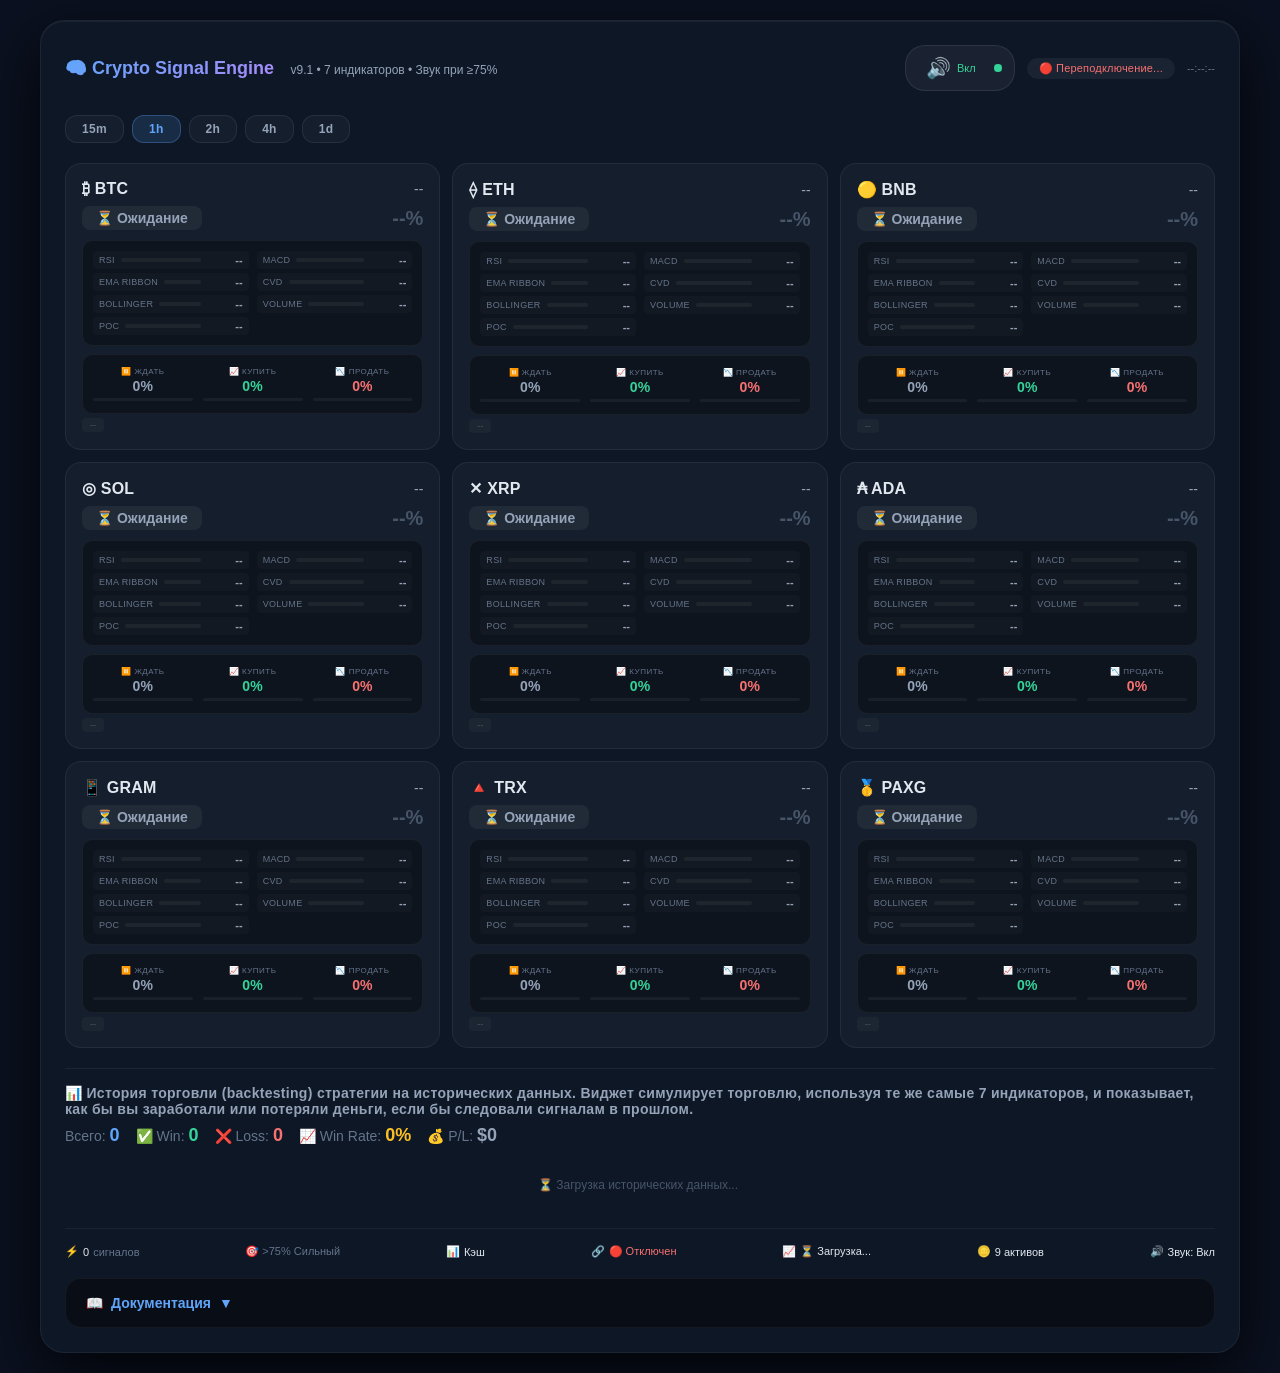
==== commit 2ff5fc58: "changed name in index.html" ====
--- a/index.html
+++ b/index.html
@@ -3,7 +3,7 @@
   <head>
     <meta charset="UTF-8" />
     <meta name="viewport" content="width=device-width, initial-scale=1.0" />
-    <title>Crypto Signal Widget</title>
+    <title>Crypto Signal Engine</title>
     <link rel="stylesheet" href="css/style.css" />
     <link rel="icon" href="img/favicon.png" />
   </head>
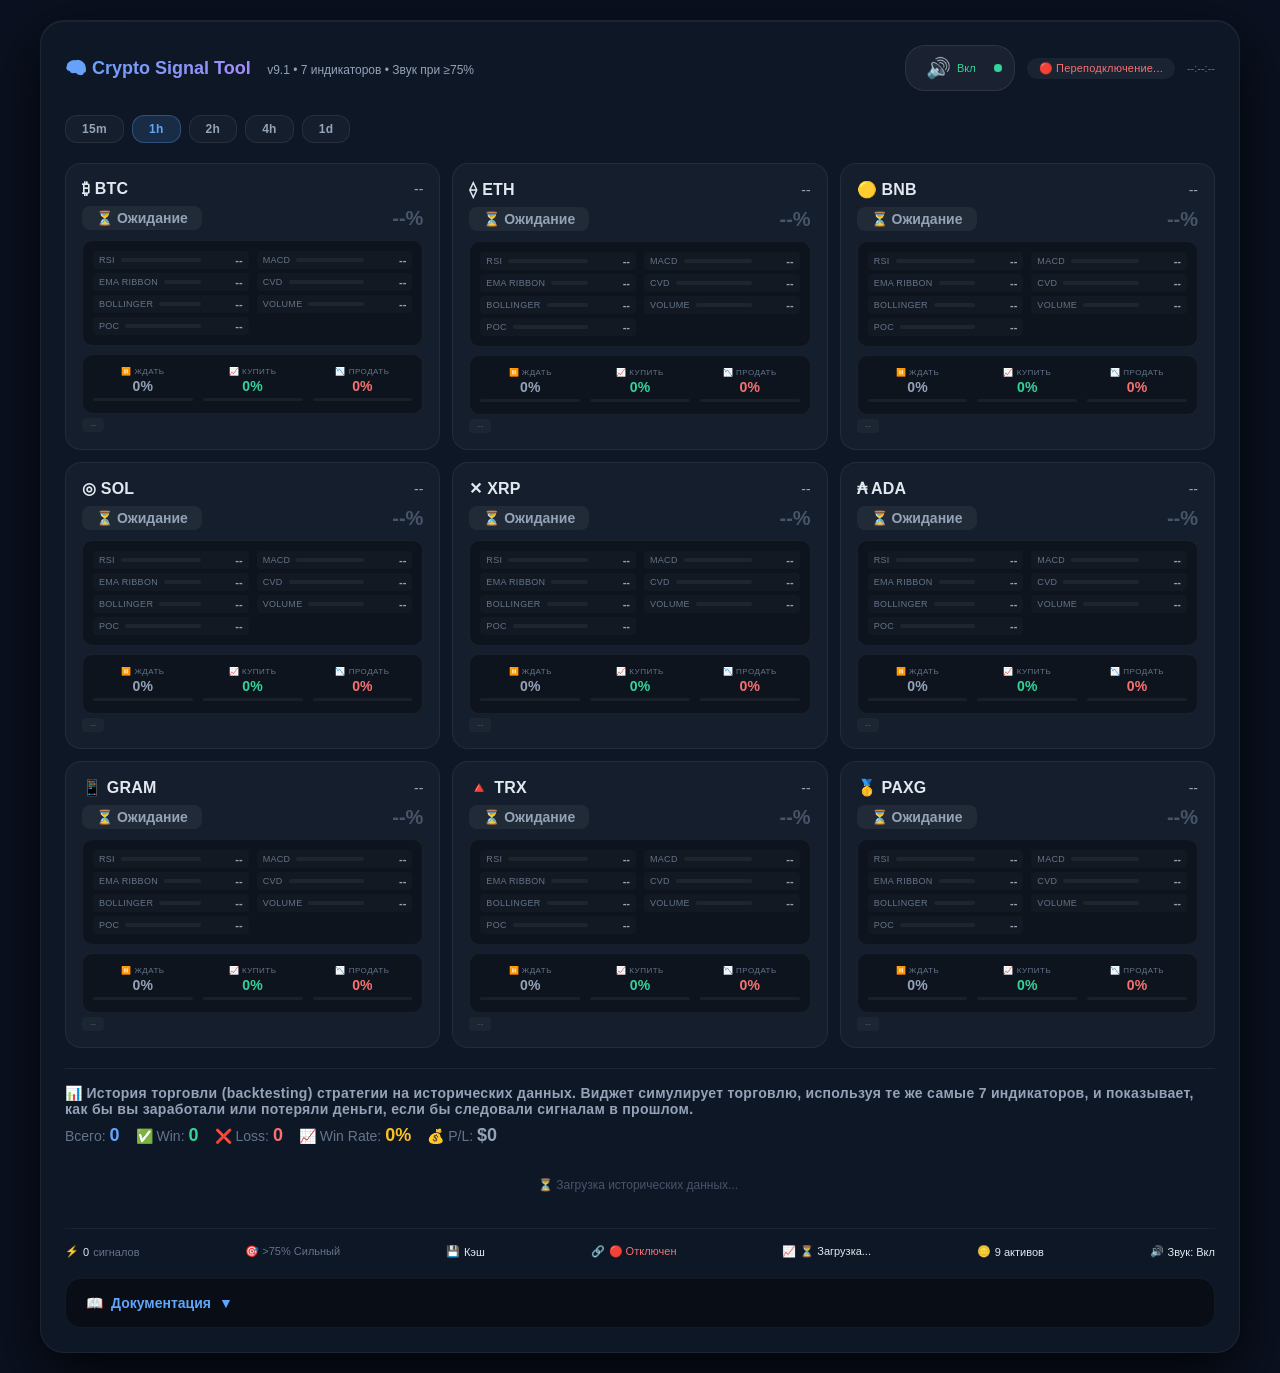
==== commit ae096dc3: "rename project" ====
--- a/index.html
+++ b/index.html
@@ -3,7 +3,7 @@
   <head>
     <meta charset="UTF-8" />
     <meta name="viewport" content="width=device-width, initial-scale=1.0" />
-    <title>Crypto Signal Engine</title>
+    <title>Crypto Signal Tool</title>
     <link rel="stylesheet" href="css/style.css" />
     <link rel="icon" href="img/favicon.png" />
   </head>
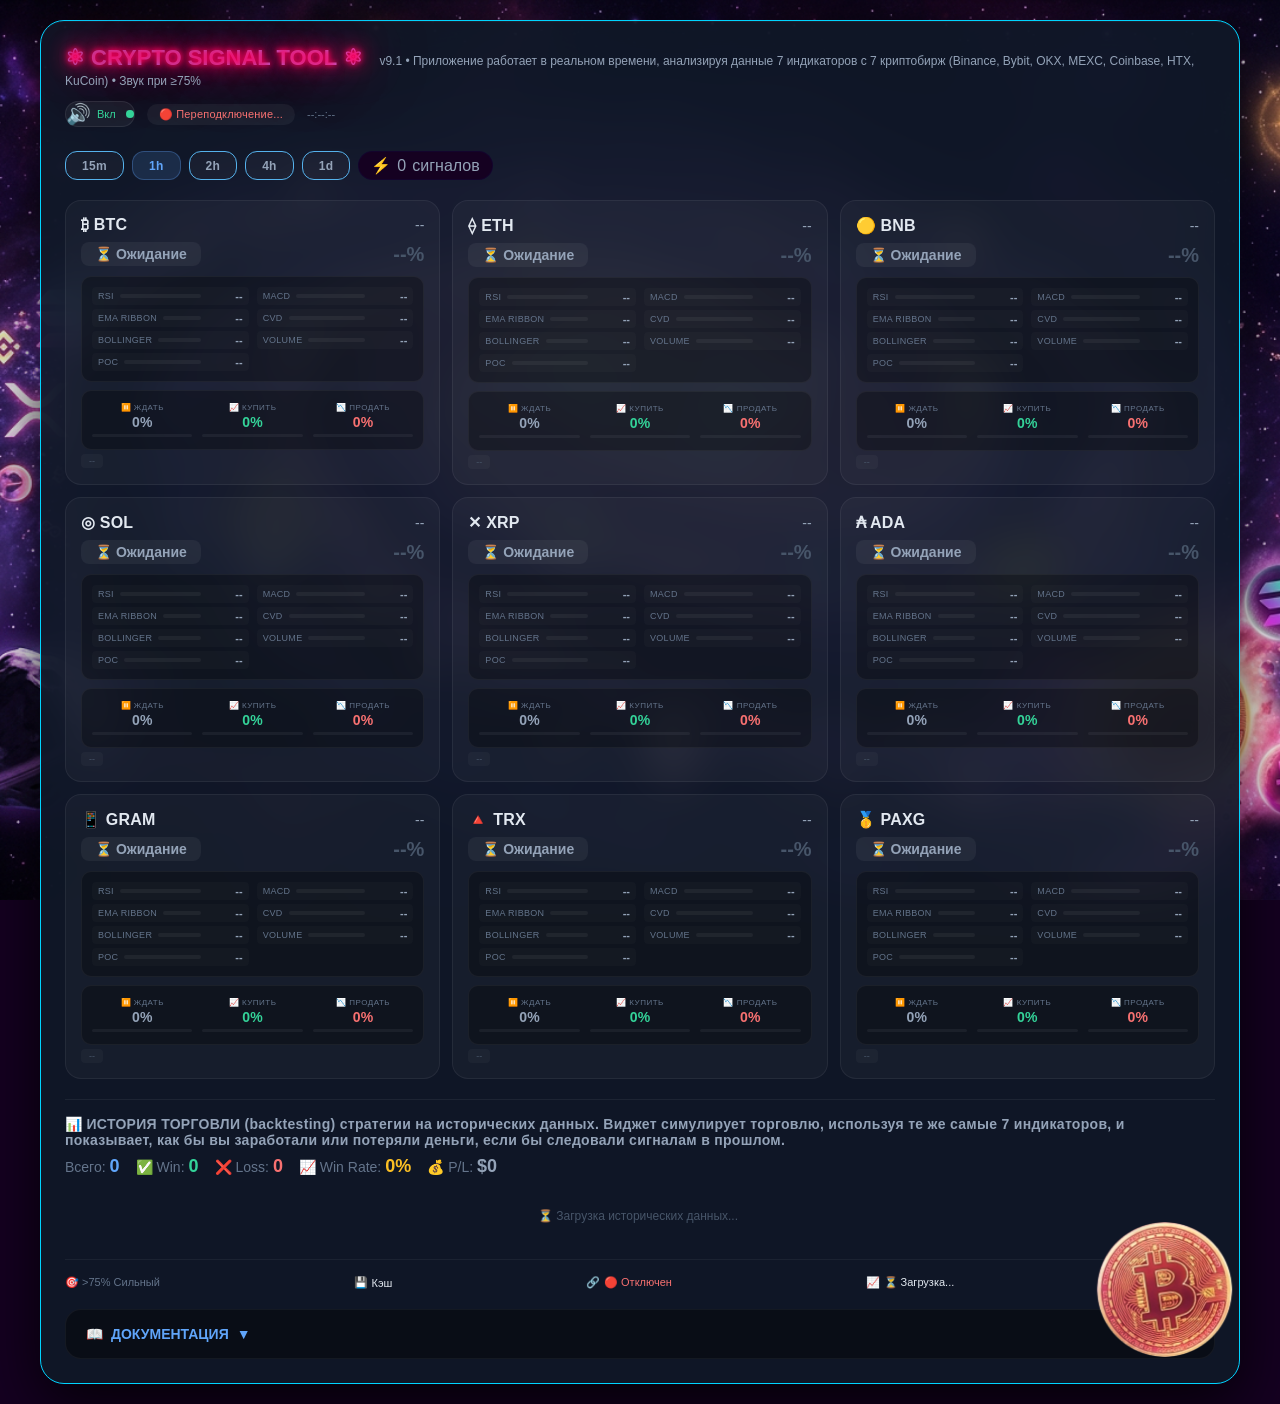
==== commit dd9e4e1b: "add img BTC.png for animation in background" ====
--- a/index.html
+++ b/index.html
@@ -9,6 +9,7 @@
   </head>
   <body>
     <div id="signal-widget"></div>
+    <div class="btc-overlay" aria-hidden="true"></div>
     <script type="module" src="js/app.js"></script>
   </body>
 </html>
--- a/css/style.css
+++ b/css/style.css
@@ -8,7 +8,15 @@
 }
 
 body {
-  background: #0b1120;
+  position: relative;
+  background: #150121;
+  background-image: url("../img/crypto_cosmos_02.png");
+  background-size: cover;
+  background-position: center;
+  background-repeat: no-repeat;
+  background-attachment: fixed;
+  /* background-blend-mode: multiply; */
+
   display: flex;
   justify-content: center;
   align-items: flex-start;
@@ -19,6 +27,41 @@
   margin: 0;
 }
 
+/* Анимация BTC.png - Оверлей BTC.png — скроллится со страницей, адаптивный */
+.btc-overlay {
+  position: absolute;
+  right: clamp(12px, 3vw, 48px); /* адаптивный отступ справа */
+  bottom: clamp(12px, 3vw, 48px); /* адаптивный отступ снизу */
+
+  /* Адаптивный размер: минимум 56px, оптимум 12vw, максимум 160px */
+  width: clamp(56px, 12vw, 160px);
+  height: clamp(56px, 12vw, 160px);
+
+  background: url("../img/BTC.png") center / contain no-repeat;
+
+  pointer-events: none; /* не мешает кликам */
+  z-index: 10;
+  will-change: transform; /* плавность на GPU */
+  transform-origin: center center;
+  animation: btc-spin 20s linear infinite;
+}
+
+@keyframes btc-spin {
+  from {
+    transform: rotate(0deg);
+  }
+  to {
+    transform: rotate(360deg);
+  }
+}
+
+/* Доступность: отключаем анимацию при системной настройке reduced motion */
+@media (prefers-reduced-motion: reduce) {
+  .btc-overlay {
+    animation: none;
+  }
+}
+
 #signal-widget {
   width: 100%;
   max-width: 1200px;
@@ -32,13 +75,14 @@
   font-family: "Inter", -apple-system, BlinkMacSystemFont, "Segoe UI", Roboto,
     sans-serif;
   background: rgba(16, 24, 40, 0.92);
+
   backdrop-filter: blur(20px);
   -webkit-backdrop-filter: blur(20px);
   border-radius: 24px;
   padding: 24px;
   box-shadow: 0 20px 60px rgba(0, 0, 0, 0.8),
     inset 0 1px 0 rgba(255, 255, 255, 0.05);
-  border: 1px solid rgba(255, 255, 255, 0.06);
+  border: 1px solid #00d4ff;
   color: #e2e8f0;
   transition: all 0.3s ease;
 }
@@ -53,17 +97,31 @@
 }
 
 .widget-title {
-  font-size: 18px;
+  font-size: 22px;
   font-weight: 700;
   background: linear-gradient(135deg, #60a5fa, #a78bfa);
   -webkit-background-clip: text;
   -webkit-text-fill-color: transparent;
   background-clip: text;
+
+  text-shadow: 0 0 5px #ff005e, 0 0 10px #ff005e, 0 0 20px #ff005e,
+    0 0 40px #ff005e, 0 0 80px #ff005e;
+  animation: glow 1.5s infinite alternate;
+}
+@keyframes glow {
+  0% {
+    text-shadow: 0 0 5px #ff005e, 0 0 10px #ff005e, 0 0 20px #ff005e,
+      0 0 40px #ff005e, 0 0 80px #ff005e;
+  }
+  100% {
+    text-shadow: 0 0 10px #00d4ff, 0 0 20px #00d4ff, 0 0 40px #00d4ff,
+      0 0 80px #00d4ff, 0 0 160px #00d4ff;
+  }
 }
 
 .widget-version {
   font-size: 12px;
-  color: #94a3b8;
+  color: #00d4ff;
   margin-left: 12px;
   font-weight: 400;
   -webkit-text-fill-color: #94a3b8;
@@ -100,7 +158,7 @@
   align-items: center;
   gap: 10px;
   background: rgba(255, 255, 255, 0.05);
-  padding: 6px 12px;
+  /* padding: 6px 12px; */
   border-radius: 20px;
   border: 1px solid rgba(255, 255, 255, 0.08);
 }
@@ -111,7 +169,7 @@
   color: #94a3b8;
   font-size: 20px;
   cursor: pointer;
-  padding: 4px 8px;
+  /* padding: 4px 8px; */
   border-radius: 8px;
   transition: all 0.3s ease;
   font-family: inherit;
@@ -121,7 +179,7 @@
 }
 
 .sound-toggle:hover {
-  background: rgba(255, 255, 255, 0.08);
+  background: rgba(1, 147, 204, 0.08);
   transform: scale(1.05);
 }
 
@@ -190,7 +248,7 @@
 .tf-btn {
   padding: 6px 16px;
   border-radius: 12px;
-  border: 1px solid rgba(255, 255, 255, 0.08);
+  border: 1px solid rgb(85, 178, 236);
   background: rgba(255, 255, 255, 0.03);
   color: #94a3b8;
   font-size: 12px;
@@ -213,19 +271,40 @@
 }
 
 /* ============================================================
+   СЧЕТЧИК СИГНАЛОВ
+============================================================ */
+.signal-count-item {
+  font-size: 16px;
+  font-weight: 500;
+
+  color: #94a3b8;
+  background: #150121;
+  border: 1px solid rgba(2, 42, 175, 0.08);
+  border-radius: 20px;
+
+  padding: 4px 12px;
+  width: auto;
+
+  display: flex;
+  align-items: center;
+  justify-content: flex-end;
+  gap: 6px;
+}
+
+/* ============================================================
    СИГНАЛЬНАЯ СЕТКА — КАРТОЧКИ
 ============================================================ */
 .signal-grid {
   display: grid;
   grid-template-columns: repeat(auto-fit, minmax(280px, 1fr));
   gap: 12px;
-  margin-bottom: 16px;
+  margin-bottom: 15px;
 }
 
 .signal-card {
   background: rgba(255, 255, 255, 0.03);
   border-radius: 16px;
-  padding: 16px;
+  padding: 15px;
   border: 1px solid rgba(255, 255, 255, 0.06);
   transition: all 0.3s ease;
   cursor: default;
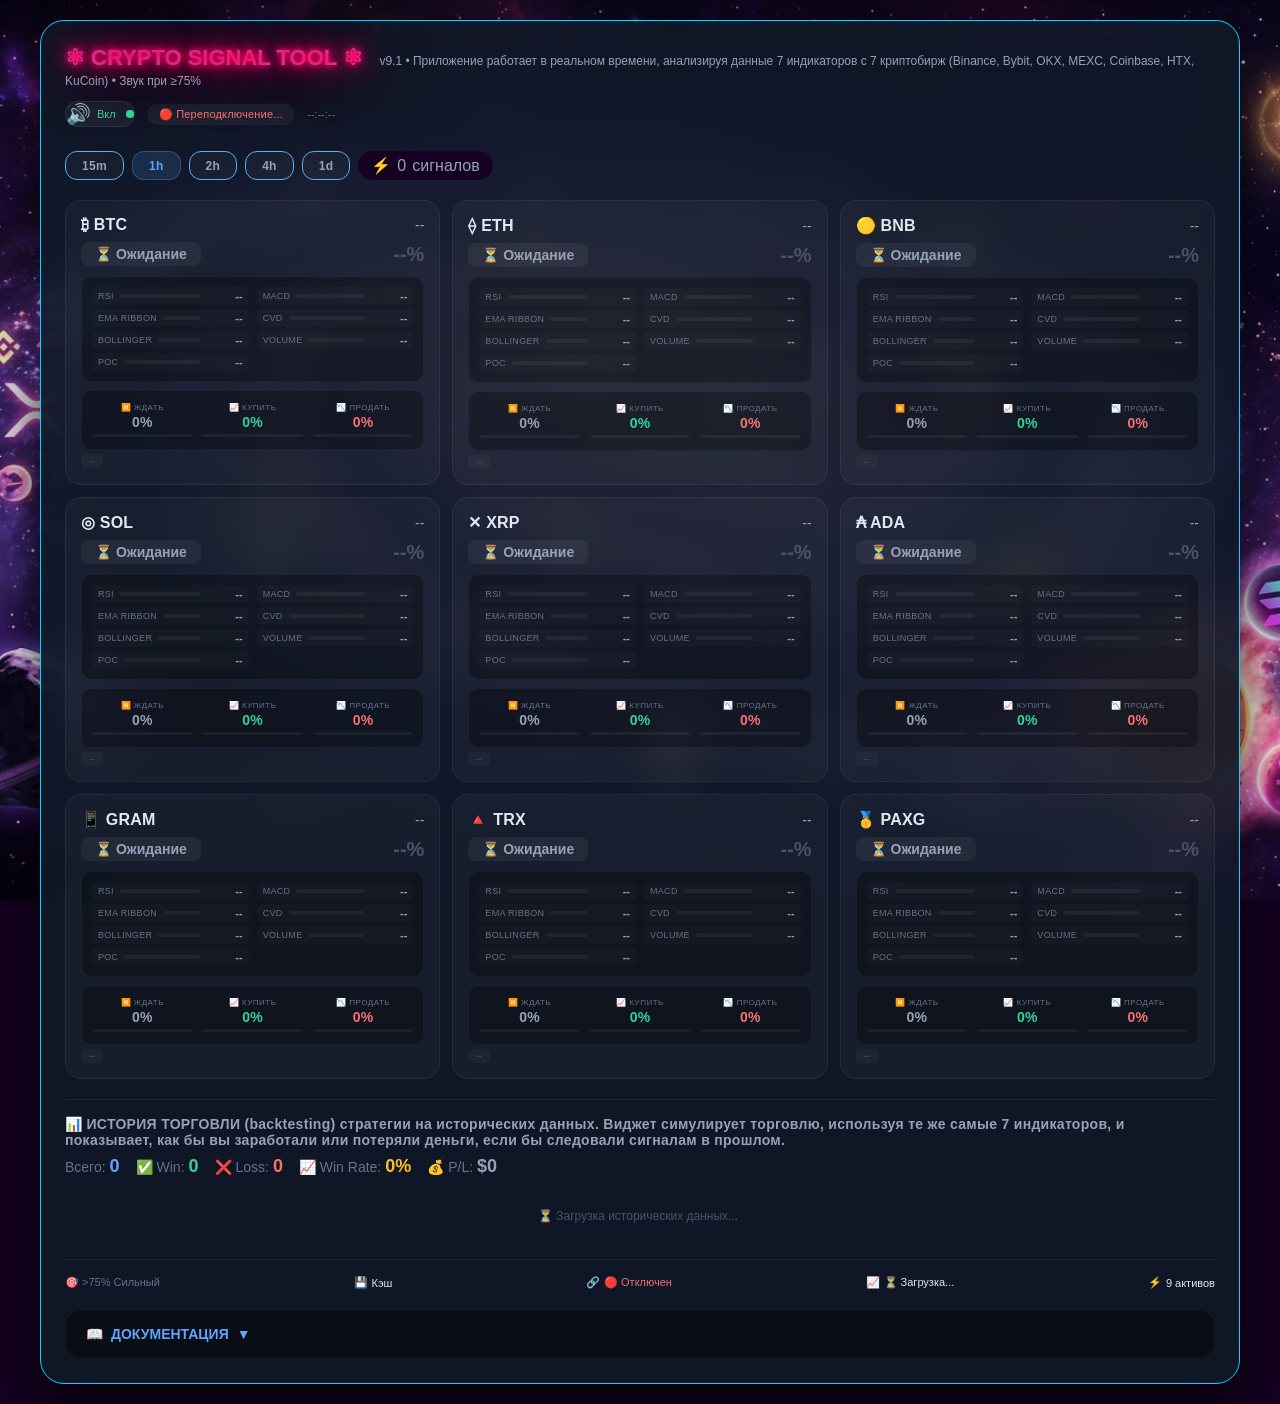
==== commit 362aef01: "fix bags" ====
--- a/index.html
+++ b/index.html
@@ -9,7 +9,7 @@
   </head>
   <body>
     <div id="signal-widget"></div>
-    <div class="btc-overlay" aria-hidden="true"></div>
+
     <script type="module" src="js/app.js"></script>
   </body>
 </html>
--- a/css/style.css
+++ b/css/style.css
@@ -8,7 +8,6 @@
 }
 
 body {
-  position: relative;
   background: #150121;
   background-image: url("../img/crypto_cosmos_02.png");
   background-size: cover;
@@ -25,41 +24,6 @@
     sans-serif;
   padding: 20px;
   margin: 0;
-}
-
-/* Анимация BTC.png - Оверлей BTC.png — скроллится со страницей, адаптивный */
-.btc-overlay {
-  position: absolute;
-  right: clamp(12px, 3vw, 48px); /* адаптивный отступ справа */
-  bottom: clamp(12px, 3vw, 48px); /* адаптивный отступ снизу */
-
-  /* Адаптивный размер: минимум 56px, оптимум 12vw, максимум 160px */
-  width: clamp(56px, 12vw, 160px);
-  height: clamp(56px, 12vw, 160px);
-
-  background: url("../img/BTC.png") center / contain no-repeat;
-
-  pointer-events: none; /* не мешает кликам */
-  z-index: 10;
-  will-change: transform; /* плавность на GPU */
-  transform-origin: center center;
-  animation: btc-spin 20s linear infinite;
-}
-
-@keyframes btc-spin {
-  from {
-    transform: rotate(0deg);
-  }
-  to {
-    transform: rotate(360deg);
-  }
-}
-
-/* Доступность: отключаем анимацию при системной настройке reduced motion */
-@media (prefers-reduced-motion: reduce) {
-  .btc-overlay {
-    animation: none;
-  }
 }
 
 #signal-widget {
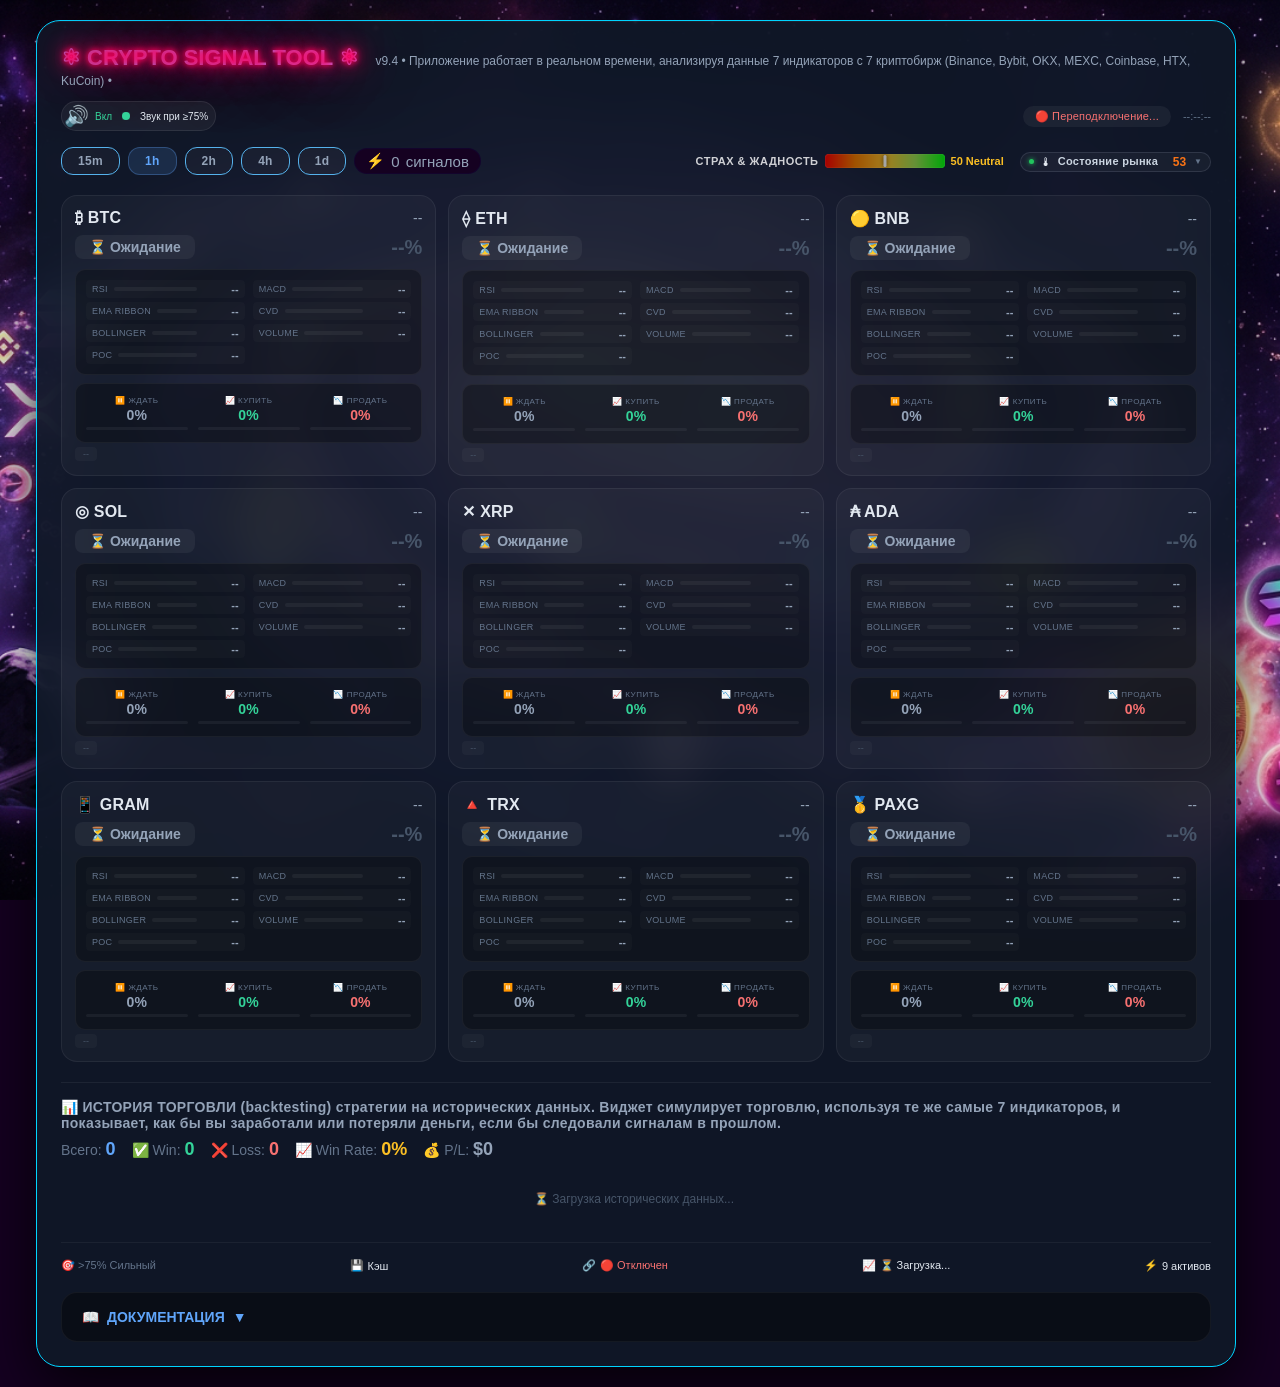
==== commit 3062b6f5: "add html tegs for Market State Widget" ====
--- a/index.html
+++ b/index.html
@@ -10,6 +10,10 @@
   <body>
     <div id="signal-widget"></div>
 
+    <div class="ms-inline-slot">
+      <div id="market-state-widget"></div>
+    </div>
+
     <script type="module" src="js/app.js"></script>
   </body>
 </html>
--- a/css/style.css
+++ b/css/style.css
@@ -14,7 +14,6 @@
   background-position: center;
   background-repeat: no-repeat;
   background-attachment: fixed;
-  /* background-blend-mode: multiply; */
 
   display: flex;
   justify-content: center;
@@ -39,7 +38,6 @@
   font-family: "Inter", -apple-system, BlinkMacSystemFont, "Segoe UI", Roboto,
     sans-serif;
   background: rgba(16, 24, 40, 0.92);
-
   backdrop-filter: blur(20px);
   -webkit-backdrop-filter: blur(20px);
   border-radius: 24px;
@@ -55,7 +53,7 @@
   display: flex;
   justify-content: space-between;
   align-items: center;
-  margin-bottom: 24px;
+  margin-bottom: 16px;
   flex-wrap: wrap;
   gap: 12px;
 }
@@ -67,7 +65,6 @@
   -webkit-background-clip: text;
   -webkit-text-fill-color: transparent;
   background-clip: text;
-
   text-shadow: 0 0 5px #ff005e, 0 0 10px #ff005e, 0 0 20px #ff005e,
     0 0 40px #ff005e, 0 0 80px #ff005e;
   animation: glow 1.5s infinite alternate;
@@ -93,6 +90,15 @@
 
 .widget-status-group {
   display: flex;
+  justify-content: space-between;
+  align-items: center;
+  width: 100%;
+  gap: 12px;
+  flex-wrap: wrap;
+}
+.ws-status-group {
+  display: flex;
+  margin-left: auto;
   align-items: center;
   gap: 12px;
   flex-wrap: wrap;
@@ -109,6 +115,7 @@
 }
 
 .last-update {
+  margin-left: auto;
   font-size: 11px;
   color: #64748b;
   font-weight: 400;
@@ -122,7 +129,7 @@
   align-items: center;
   gap: 10px;
   background: rgba(255, 255, 255, 0.05);
-  /* padding: 6px 12px; */
+  padding: 2px;
   border-radius: 20px;
   border: 1px solid rgba(255, 255, 255, 0.08);
 }
@@ -133,7 +140,6 @@
   color: #94a3b8;
   font-size: 20px;
   cursor: pointer;
-  /* padding: 4px 8px; */
   border-radius: 8px;
   transition: all 0.3s ease;
   font-family: inherit;
@@ -156,7 +162,12 @@
 }
 
 .sound-toggle .sound-label {
-  font-size: 11px;
+  font-size: 10px;
+  font-weight: 500;
+}
+.sound-info {
+  padding-right: 5px;
+  font-size: 10px;
   font-weight: 500;
 }
 
@@ -200,15 +211,19 @@
 }
 
 /* ============================================================
-   ТАЙМФРЕЙМЫ
+   ОСНОВНОЙ FLEX-КОНТЕЙНЕР СТРОКИ: TF + F&G + Market State
 ============================================================ */
 .tf-group {
   display: flex;
+  align-items: center;
   gap: 8px;
+  flex-wrap: wrap;
   margin-bottom: 20px;
-  flex-wrap: wrap;
-}
-
+}
+
+/* ============================================================
+   ТАЙМФРЕЙМЫ (кнопки)
+============================================================ */
 .tf-btn {
   padding: 6px 16px;
   border-radius: 12px;
@@ -238,21 +253,461 @@
    СЧЕТЧИК СИГНАЛОВ
 ============================================================ */
 .signal-count-item {
-  font-size: 16px;
+  font-size: 15px;
   font-weight: 500;
-
   color: #94a3b8;
   background: #150121;
   border: 1px solid rgba(2, 42, 175, 0.08);
   border-radius: 20px;
-
-  padding: 4px 12px;
+  padding: 3px 11px;
   width: auto;
-
   display: flex;
   align-items: center;
   justify-content: flex-end;
   gap: 6px;
+}
+
+/* ============================================================
+   FEAR & GREED WIDGET
+============================================================ */
+.fng-widget {
+  margin-left: auto;
+  display: flex;
+  align-items: center;
+  gap: 6px;
+  height: 20px;
+  font-size: 11px;
+  line-height: 1;
+  user-select: none;
+  pointer-events: none;
+  flex-shrink: 0;
+}
+
+.fng-label {
+  opacity: 0.8;
+  font-weight: 600;
+  letter-spacing: 0.5px;
+  color: #ffffff;
+  white-space: nowrap;
+  overflow: hidden;
+  text-overflow: ellipsis;
+}
+
+.fng-track {
+  position: relative;
+  width: 120px;
+  height: 14px;
+  border-radius: 4px;
+  background: linear-gradient(
+    90deg,
+    #ff0000 0%,
+    #f57c00 25%,
+    #fbc02d 50%,
+    #9bde53 75%,
+    #00ff0d 100%
+  );
+  overflow: hidden;
+  box-shadow: inset 0 0 0 1px rgba(255, 255, 255, 0.08);
+}
+
+.fng-track::after {
+  content: "";
+  position: absolute;
+  inset: 0;
+  background: rgba(0, 0, 0, 0.35);
+  border-radius: inherit;
+  pointer-events: none;
+}
+
+.fng-marker {
+  position: absolute;
+  top: 50%;
+  left: 50%;
+  width: 3px;
+  height: 12px;
+  background: #fff;
+  border-radius: 2px;
+  transform: translate(-50%, -50%);
+  box-shadow: 0 0 4px rgba(0, 0, 0, 0.6);
+  transition: left 0.5s ease;
+}
+
+.fng-value {
+  min-width: 45px;
+  text-align: right;
+  font-variant-numeric: tabular-nums;
+  font-weight: 700;
+  color: #fbbf24;
+  white-space: nowrap;
+}
+
+@media (max-width: 640px) {
+  .fng-label {
+    display: none;
+  }
+  .fng-track {
+    width: 70px;
+  }
+  .fng-value {
+    min-width: 60px;
+    font-size: 10px;
+  }
+}
+
+/* ============================================================
+   MARKET STATE WIDGET (Macro Heatmap) v2.0
+   Компактный inline + выпадающая панель деталей
+============================================================ */
+
+/* ---------- Inline-слот в строке .tf-group ---------- */
+.ms-inline-slot {
+  position: relative;
+  margin-left: 8px;
+  display: inline-flex;
+  align-items: center;
+  flex: 0 0 auto;
+  z-index: 100;
+}
+
+/* ---------- Компактная строка (высота = F&G = 20px) ---------- */
+.ms-compact {
+  display: inline-flex;
+  align-items: center;
+  gap: 6px;
+  height: 20px;
+  padding: 0 8px;
+  font-size: 11px;
+  line-height: 1;
+  color: #e2e8f0;
+  background: rgba(255, 255, 255, 0.04);
+  border: 1px solid rgba(148, 163, 184, 0.18);
+  border-radius: 10px;
+  cursor: pointer;
+  user-select: none;
+  white-space: nowrap;
+  transition: background 0.2s ease, border-color 0.2s ease;
+  font-family: inherit;
+}
+
+.ms-compact:hover {
+  background: rgba(255, 255, 255, 0.08);
+  border-color: rgba(148, 163, 184, 0.35);
+}
+
+.ms-compact.ms-open {
+  background: rgba(96, 165, 250, 0.12);
+  border-color: rgba(96, 165, 250, 0.4);
+}
+
+.ms-compact-icon {
+  font-size: 12px;
+  line-height: 1;
+}
+
+.ms-compact-label {
+  font-weight: 600;
+  letter-spacing: 0.3px;
+  color: #cbd5e1;
+}
+
+.ms-compact-value {
+  font-weight: 700;
+  font-size: 12px;
+  font-variant-numeric: tabular-nums;
+  min-width: 22px;
+  text-align: right;
+}
+
+.ms-compact-arrow {
+  font-size: 8px;
+  color: #64748b;
+  transition: transform 0.25s ease;
+  margin-left: 2px;
+}
+
+.ms-compact.ms-open .ms-compact-arrow {
+  transform: rotate(180deg);
+}
+
+/* Точка статуса внутри компактной строки */
+.ms-compact-dot {
+  width: 5px;
+  height: 5px;
+  border-radius: 50%;
+  background: #22c55e;
+  box-shadow: 0 0 5px #22c55e;
+  flex-shrink: 0;
+}
+.ms-compact-dot.ms-loading {
+  background: #eab308;
+  box-shadow: 0 0 5px #eab308;
+  animation: ms-pulse 1.2s infinite;
+}
+.ms-compact-dot.ms-error {
+  background: #ef4444;
+  box-shadow: 0 0 5px #ef4444;
+}
+
+@keyframes ms-pulse {
+  0%,
+  100% {
+    opacity: 1;
+  }
+  50% {
+    opacity: 0.35;
+  }
+}
+
+/* ---------- Выпадающая панель ---------- */
+.ms-panel {
+  position: absolute;
+  top: calc(100% + 8px);
+  right: 0;
+  width: 340px;
+  max-width: 92vw;
+  padding: 12px 14px;
+  background: linear-gradient(145deg, #0f172a 0%, #1e293b 100%);
+  border: 1px solid rgba(148, 163, 184, 0.2);
+  border-radius: 12px;
+  box-shadow: 0 12px 40px rgba(0, 0, 0, 0.55),
+    0 0 0 1px rgba(255, 255, 255, 0.03);
+  color: #e2e8f0;
+  font-family: -apple-system, BlinkMacSystemFont, "Segoe UI", Roboto, sans-serif;
+  box-sizing: border-box;
+  opacity: 0;
+  transform: translateY(-6px) scale(0.98);
+  pointer-events: none;
+  transition: opacity 0.2s ease, transform 0.2s ease;
+  z-index: 1000;
+}
+
+.ms-panel.ms-open {
+  opacity: 1;
+  transform: translateY(0) scale(1);
+  pointer-events: auto;
+}
+
+.ms-panel * {
+  box-sizing: border-box;
+}
+
+/* Заголовок панели */
+.ms-panel-header {
+  display: flex;
+  align-items: center;
+  justify-content: space-between;
+  margin-bottom: 10px;
+  padding-bottom: 8px;
+  border-bottom: 1px solid rgba(148, 163, 184, 0.12);
+}
+
+.ms-panel-title {
+  font-size: 11px;
+  font-weight: 700;
+  letter-spacing: 0.08em;
+  color: #cbd5e1;
+  text-transform: uppercase;
+  display: flex;
+  align-items: center;
+  gap: 6px;
+}
+
+.ms-panel-title::before {
+  content: "🌡";
+  font-size: 13px;
+}
+
+.ms-panel-macro {
+  display: flex;
+  align-items: center;
+  gap: 8px;
+  padding: 3px 10px;
+  border-radius: 16px;
+  background: rgba(255, 255, 255, 0.05);
+  border: 1px solid rgba(255, 255, 255, 0.08);
+  font-size: 10px;
+}
+
+.ms-panel-macro-value {
+  font-weight: 700;
+  font-size: 15px;
+  font-variant-numeric: tabular-nums;
+}
+
+.ms-panel-macro-label {
+  font-size: 9px;
+  color: #94a3b8;
+  text-transform: uppercase;
+  letter-spacing: 0.04em;
+}
+
+/* Heatmap bars */
+.ms-heatmap {
+  display: flex;
+  flex-direction: column;
+  gap: 7px;
+  margin-bottom: 10px;
+}
+
+.ms-row {
+  display: grid;
+  grid-template-columns: 90px 1fr 36px;
+  align-items: center;
+  gap: 10px;
+  font-size: 11px;
+}
+
+.ms-row-label {
+  color: #94a3b8;
+  font-weight: 600;
+  letter-spacing: 0.03em;
+}
+
+.ms-bar-track {
+  position: relative;
+  height: 7px;
+  background: rgba(255, 255, 255, 0.06);
+  border-radius: 4px;
+  overflow: hidden;
+}
+
+.ms-bar-fill {
+  height: 100%;
+  border-radius: 4px;
+  transition: width 0.6s ease, background-color 0.4s ease;
+  width: 0%;
+}
+
+.ms-bar-fill.ms-green {
+  background: linear-gradient(90deg, #16a34a, #22c55e);
+}
+.ms-bar-fill.ms-yellow {
+  background: linear-gradient(90deg, #ca8a04, #eab308);
+}
+.ms-bar-fill.ms-orange {
+  background: linear-gradient(90deg, #ea580c, #f97316);
+}
+.ms-bar-fill.ms-red {
+  background: linear-gradient(90deg, #b91c1c, #ef4444);
+}
+.ms-bar-fill.ms-blue {
+  background: linear-gradient(90deg, #1d4ed8, #3b82f6);
+}
+
+.ms-bar-value {
+  font-weight: 700;
+  font-size: 12px;
+  text-align: right;
+  font-variant-numeric: tabular-nums;
+  color: #e2e8f0;
+}
+
+/* Sub-metrics grid */
+.ms-details {
+  display: grid;
+  grid-template-columns: repeat(2, 1fr);
+  gap: 4px 14px;
+  padding-top: 10px;
+  border-top: 1px solid rgba(148, 163, 184, 0.12);
+  font-size: 10px;
+  color: #94a3b8;
+}
+
+.ms-detail {
+  display: flex;
+  justify-content: space-between;
+  gap: 6px;
+}
+
+.ms-detail-val {
+  color: #e2e8f0;
+  font-weight: 600;
+  font-variant-numeric: tabular-nums;
+}
+
+.ms-detail-val.pos {
+  color: #34d399;
+}
+.ms-detail-val.neg {
+  color: #f87171;
+}
+
+/* Футер панели */
+.ms-panel-footer {
+  display: flex;
+  justify-content: space-between;
+  align-items: center;
+  margin-top: 10px;
+  padding-top: 8px;
+  border-top: 1px solid rgba(148, 163, 184, 0.12);
+  font-size: 9px;
+  color: #64748b;
+}
+
+.ms-panel-update {
+  display: flex;
+  align-items: center;
+  gap: 5px;
+}
+
+.ms-dot {
+  width: 5px;
+  height: 5px;
+  border-radius: 50%;
+  background: #22c55e;
+  box-shadow: 0 0 5px #22c55e;
+}
+.ms-dot.ms-loading {
+  background: #eab308;
+  box-shadow: 0 0 5px #eab308;
+  animation: ms-pulse 1.2s infinite;
+}
+.ms-dot.ms-error {
+  background: #ef4444;
+  box-shadow: 0 0 5px #ef4444;
+}
+
+.ms-refresh-btn {
+  background: transparent;
+  border: 1px solid rgba(148, 163, 184, 0.25);
+  color: #94a3b8;
+  border-radius: 4px;
+  padding: 2px 8px;
+  font-size: 10px;
+  cursor: pointer;
+  transition: all 0.2s;
+  font-family: inherit;
+}
+
+.ms-refresh-btn:hover {
+  background: rgba(148, 163, 184, 0.15);
+  color: #e2e8f0;
+}
+
+/* Адаптив Market State */
+@media (max-width: 900px) {
+  .ms-inline-slot {
+    margin-left: 0;
+  }
+  .ms-panel {
+    width: 320px;
+  }
+}
+
+@media (max-width: 640px) {
+  .ms-compact-label {
+    display: none;
+  }
+  .ms-panel {
+    right: auto;
+    left: 0;
+    width: calc(100vw - 40px);
+    max-width: 340px;
+  }
+  .ms-row {
+    grid-template-columns: 78px 1fr 32px;
+    font-size: 10px;
+  }
 }
 
 /* ============================================================
@@ -268,7 +723,7 @@
 .signal-card {
   background: rgba(255, 255, 255, 0.03);
   border-radius: 16px;
-  padding: 15px;
+  padding: 13px;
   border: 1px solid rgba(255, 255, 255, 0.06);
   transition: all 0.3s ease;
   cursor: default;
@@ -972,15 +1427,12 @@
 .docs-wrapper summary::-webkit-details-marker {
   display: none;
 }
-
 .docs-wrapper summary::before {
   content: "📖 ";
 }
-
 .docs-wrapper[open] summary::after {
   content: " ▲";
 }
-
 .docs-wrapper:not([open]) summary::after {
   content: " ▼";
 }
